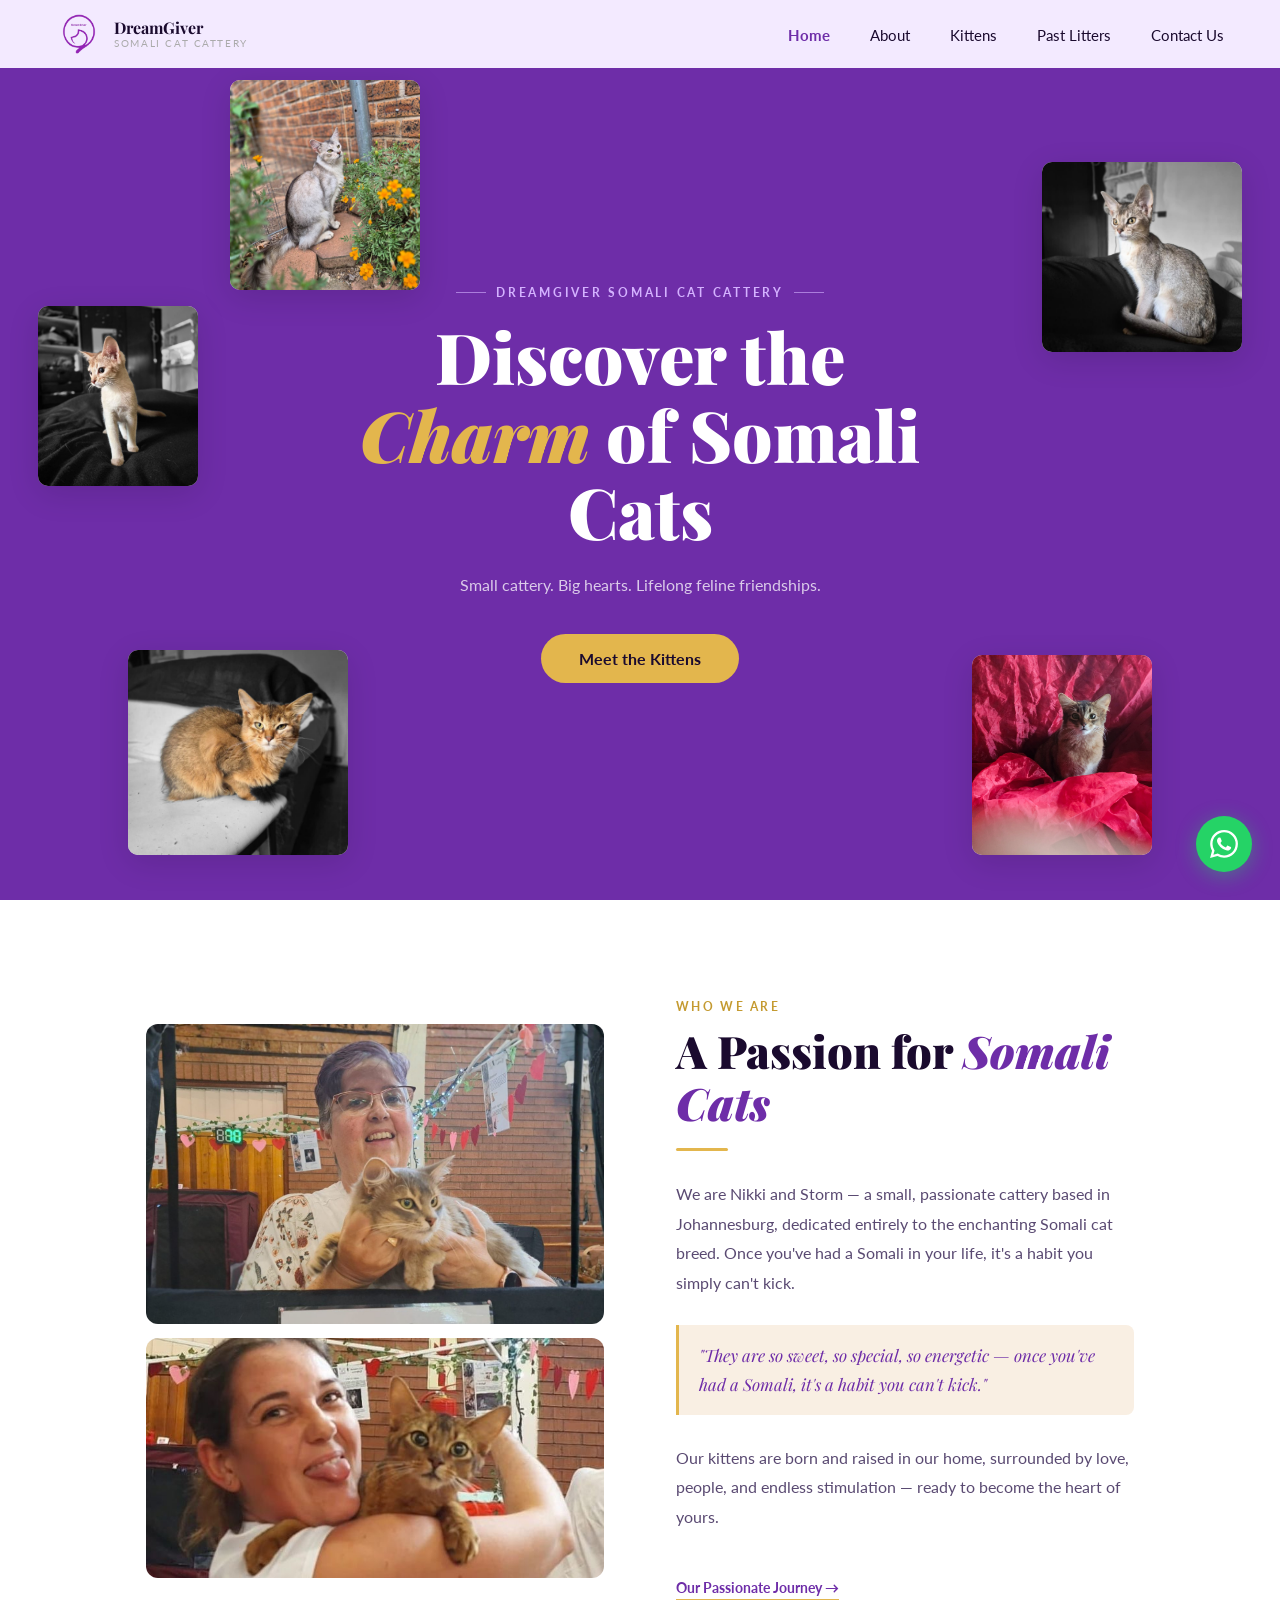
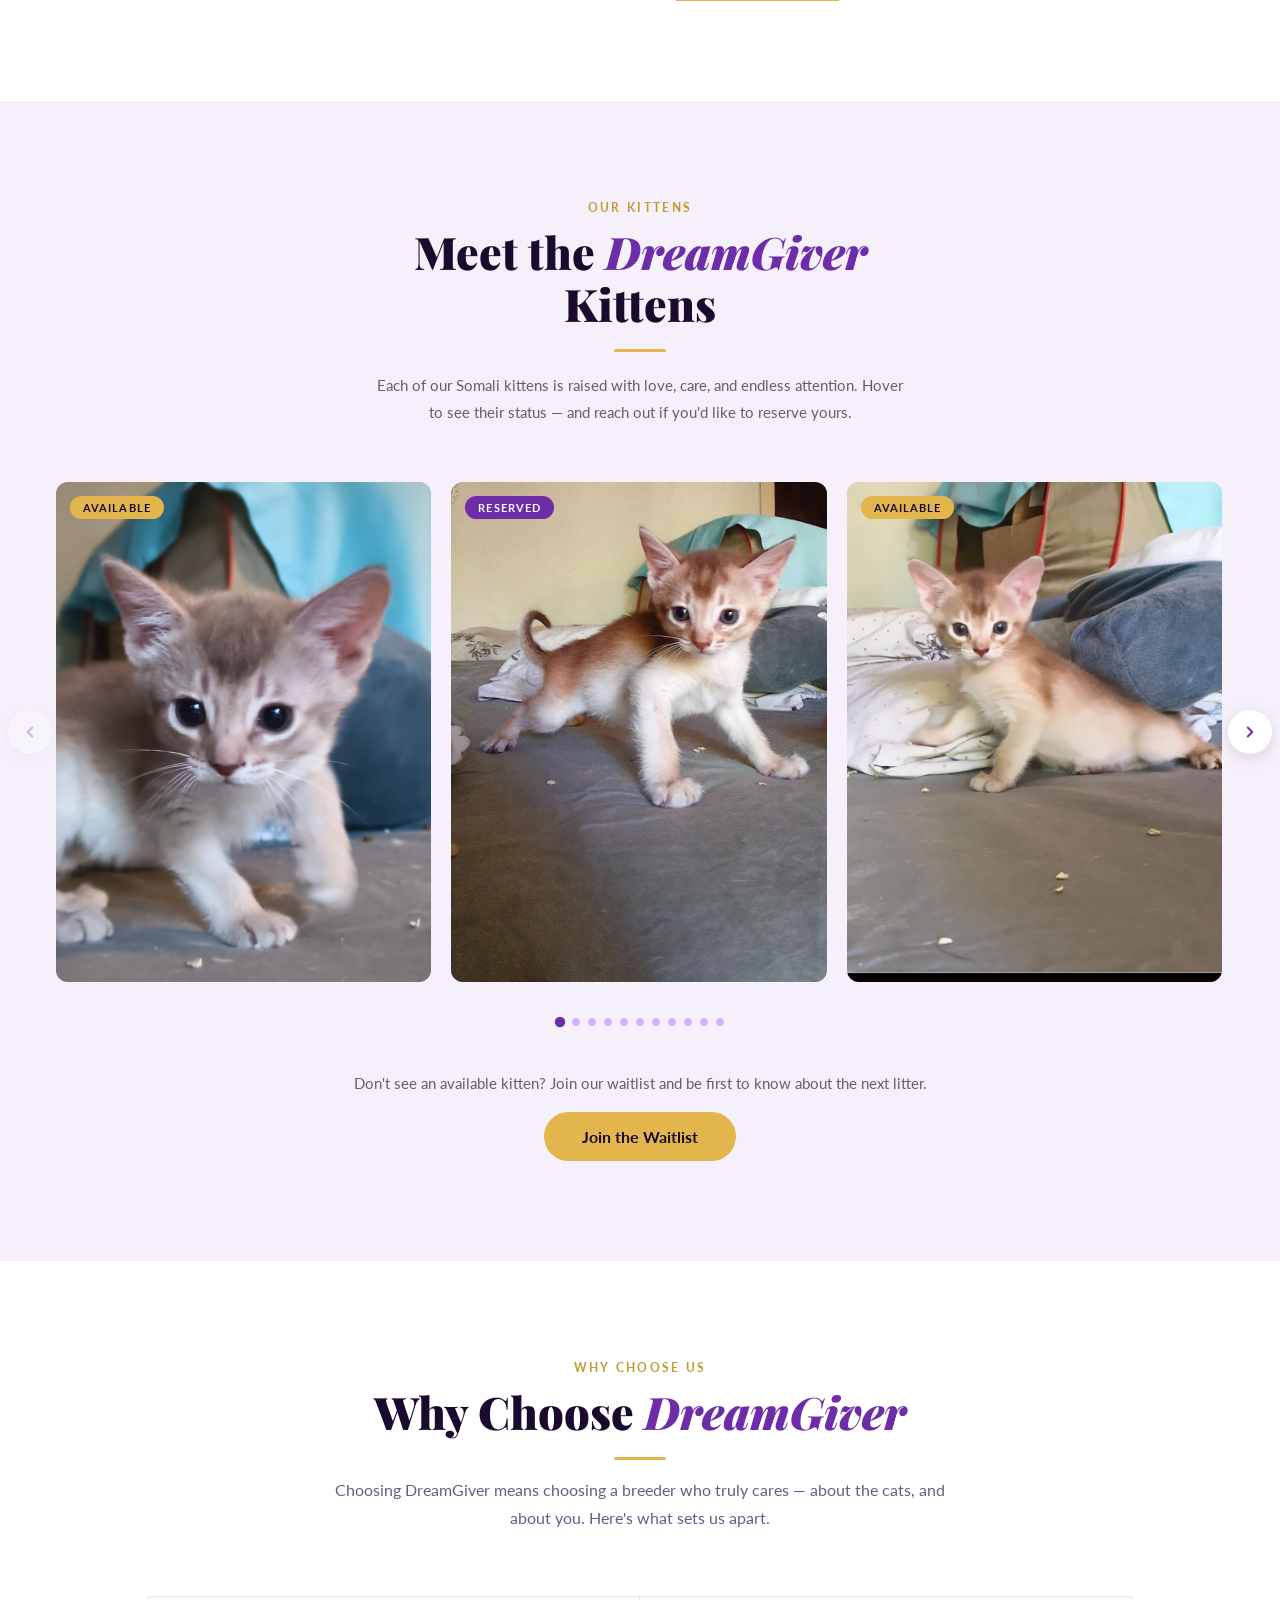
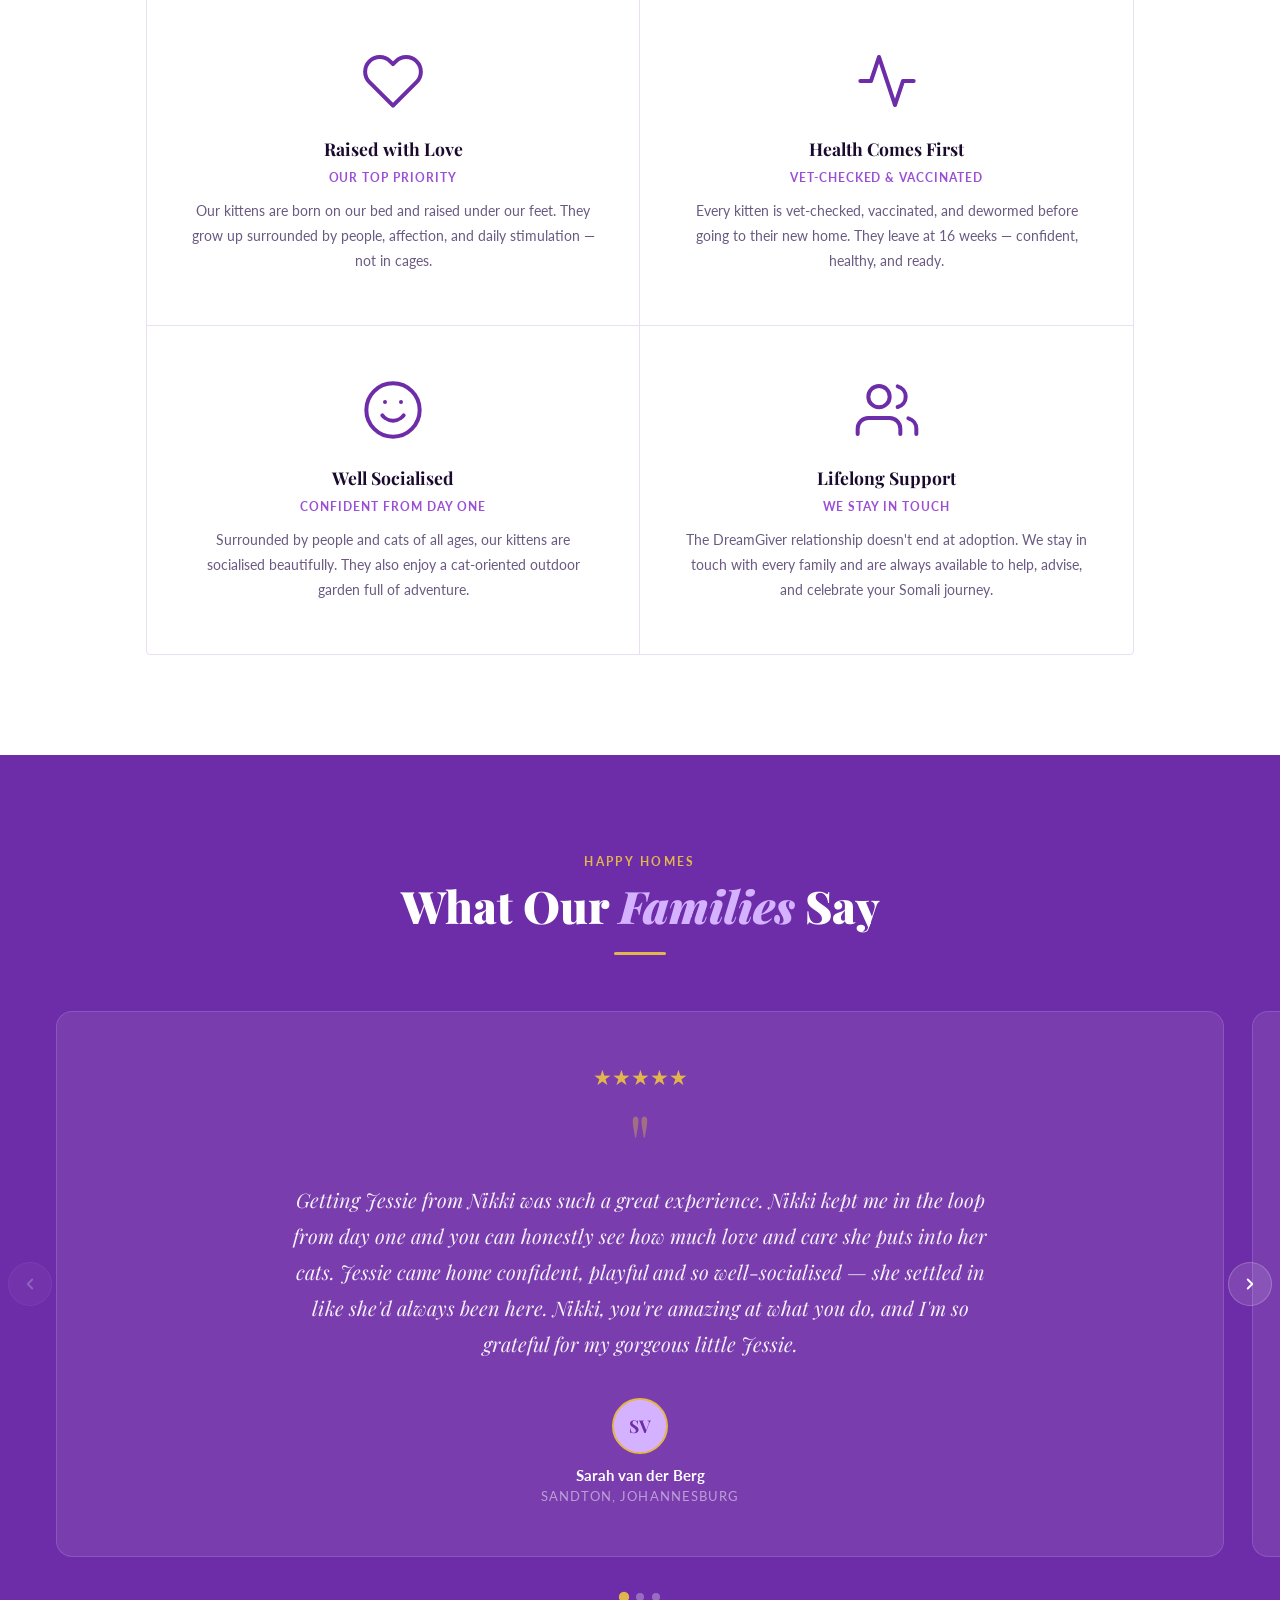
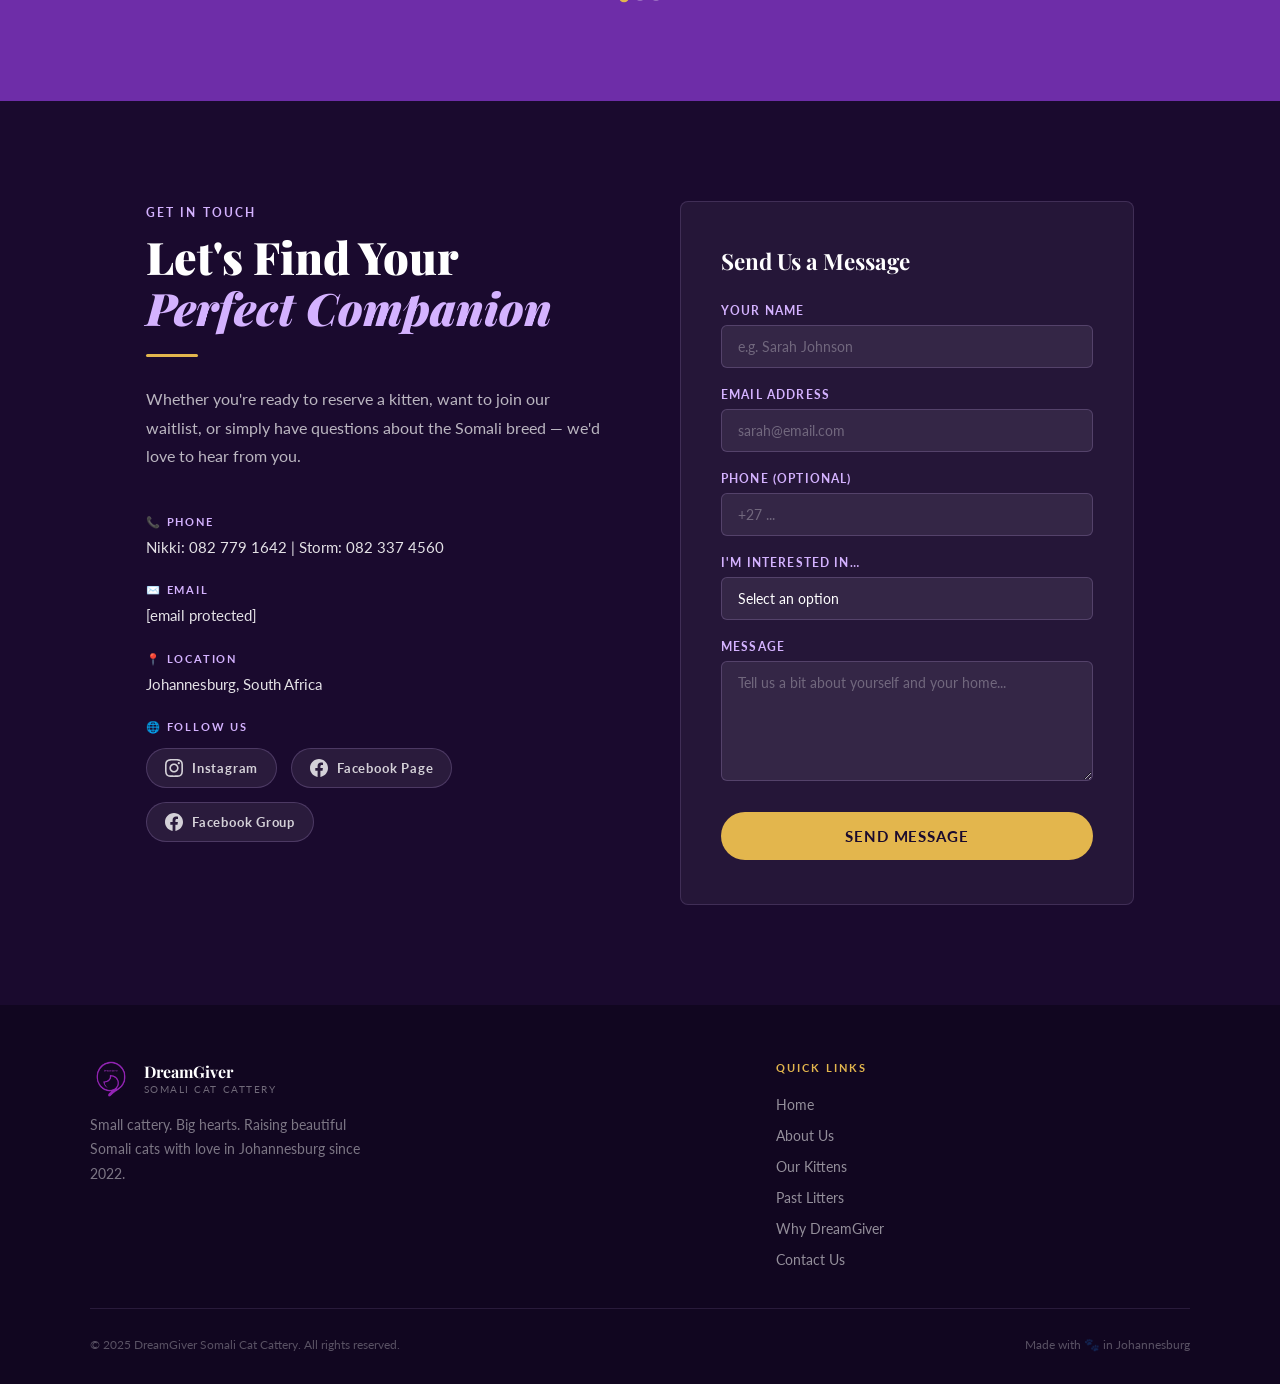
==== index.html @ ae3ac369 "U Kittens Week 6" ====
<!DOCTYPE html>
<html lang="en">
<head>
  <meta charset="UTF-8" />
  <meta name="viewport" content="width=device-width, initial-scale=1.0" />

  <!-- ─── PRIMARY SEO ─── -->
  <title>DreamGiver Somali Cat Cattery | Johannesburg, South Africa</title>
  <meta name="description" content="DreamGiver is a small, passionate Somali cat cattery based in Johannesburg. We raise beautiful, well-socialised kittens with love, care, and a lifetime of breeder support." />
  <meta name="keywords" content="Somali cats, Somali kittens, cat breeder Johannesburg, Somali cat breeder South Africa, DreamGiver cattery, kittens for sale Johannesburg" />
  <meta name="author" content="DreamGiver Somali Cat Cattery" />
  <meta name="robots" content="index, follow" />
  <link rel="canonical" href="https://www.dreamgivercattery.com/" />

  <!-- ─── OPEN GRAPH (Facebook, WhatsApp previews) ─── -->
  <meta property="og:type" content="website" />
  <meta property="og:url" content="https://www.dreamgivercattery.com/" />
  <meta property="og:title" content="DreamGiver Somali Cat Cattery | Johannesburg" />
  <meta property="og:description" content="Small cattery. Big hearts. We raise beautiful, well-socialised Somali kittens with love in Johannesburg. Enquire about available kittens today." />
  <meta property="og:image" content="https://www.dreamgivercattery.com/DreamGiver_logo.png" />
  <meta property="og:locale" content="en_ZA" />
  <meta property="og:site_name" content="DreamGiver Somali Cat Cattery" />

  <!-- ─── TWITTER CARD ─── -->
  <meta name="twitter:card" content="summary_large_image" />
  <meta name="twitter:title" content="DreamGiver Somali Cat Cattery | Johannesburg" />
  <meta name="twitter:description" content="Small cattery. Big hearts. Beautiful, well-socialised Somali kittens raised with love in Johannesburg." />
  <meta name="twitter:image" content="https://www.dreamgivercattery.com/DreamGiver_logo.png" />

  <!-- ─── LOCAL BUSINESS STRUCTURED DATA ─── -->
  <script type="application/ld+json">
  {
    "@context": "https://schema.org",
    "@type": "LocalBusiness",
    "name": "DreamGiver Somali Cat Cattery",
    "description": "A small, passionate Somali cat cattery based in Johannesburg, raising beautiful well-socialised kittens with love and lifetime breeder support.",
    "url": "https://www.dreamgivercattery.com",
    "logo": "https://www.dreamgivercattery.com/DreamGiver_logo.png",
    "image": "https://www.dreamgivercattery.com/DreamGiver_logo.png",
    "telephone": ["+27827791642", "+27823374560"],
    "email": "dreamgivercattery@gmail.com",
    "address": {
      "@type": "PostalAddress",
      "addressLocality": "Johannesburg",
      "addressRegion": "Gauteng",
      "addressCountry": "ZA"
    },
    "geo": {
      "@type": "GeoCoordinates",
      "latitude": -26.2041,
      "longitude": 28.0473
    },
    "sameAs": [
      "https://www.instagram.com/dreamgivercattery/",
      "https://web.facebook.com/profile.php?id=61587740160853",
      "https://web.facebook.com/groups/3037441746483901"
    ],
    "priceRange": "$$",
    "openingHours": "Mo-Su 08:00-20:00"
  }
  </script>

  <link rel="preconnect" href="https://fonts.googleapis.com" />
  <link rel="preconnect" href="https://fonts.gstatic.com" crossorigin />
  <link href="https://fonts.googleapis.com/css2?family=Playfair+Display:ital,wght@0,400;0,700;0,900;1,400&family=Lato:wght@300;400;700&display=swap" rel="stylesheet" />
  <style>
    :root {
      --purple:       #6E2DA8;
      --purple-light: #9B4FD4;
      --lavender:     #D4B2FF;
      --sand:         #F9EFE3;
      --gold:         #E3B64D;
      --gold-dark:    #C49A30;
      --white:        #FFFFFF;
      --dark:         #1a0a2e;
      --text:         #3a2a52;
      --bg-light:     #f5f0fa;
    }
    *, *::before, *::after { box-sizing: border-box; margin: 0; padding: 0; }
    html { scroll-behavior: smooth; }
    body { font-family: 'Lato', sans-serif; color: var(--text); background: var(--white); overflow-x: hidden; }
    img { max-width: 100%; display: block; }
    a { text-decoration: none; color: inherit; }

    /* ─── NAV ─── */
    nav {
      position: fixed; top: 0; left: 0; right: 0; z-index: 100;
      display: flex; align-items: center; justify-content: space-between;
      padding: 0 56px; height: 68px;
      background: #f3eaff;
      backdrop-filter: blur(8px);
      transition: box-shadow 0.3s;
    }
    nav.scrolled { box-shadow: 0 2px 24px rgba(110,45,168,0.10); }
    .nav-logo { display: flex; align-items: center; gap: 12px; }
    .nav-logo img { height: 40px; width: auto; }
    .nav-logo-name {
      font-family: 'Playfair Display', serif;
      font-size: 1rem; font-weight: 700; color: var(--dark); line-height: 1.15;
    }
    .nav-logo-name small {
      display: block; font-family: 'Lato', sans-serif;
      font-size: 0.62rem; font-weight: 400; letter-spacing: 0.16em;
      text-transform: uppercase; color: #aaa; margin-top: 1px;
    }
    .nav-links { display: flex; gap: 40px; list-style: none; }
    .nav-links a {
      font-family: 'Lato', sans-serif; font-size: 0.95rem;
      font-weight: 400; color: var(--dark); transition: color 0.2s;
    }
    .nav-links a:hover, .nav-links a.active { color: var(--purple); font-weight: 700; }

    /* ─── HERO ─── */
    #home {
      min-height: 100vh; padding-top: 68px;
      background: var(--purple);
      display: flex; flex-direction: column;
      align-items: center; justify-content: center;
      position: relative; overflow: hidden;
    }
    .hero-photo {
      position: absolute; border-radius: 10px; overflow: hidden;
      box-shadow: 0 8px 32px rgba(0,0,0,0.12); background: #e8e0f0;
    }
    .hero-photo img { width: 100%; height: 100%; object-fit: cover; display: block; }
    .hp-top-center { width: 190px; height: 210px; top: 80px; left: 18%; }
    .hp-left-mid   { width: 160px; height: 180px; top: 34%; left: 3%; }
    .hp-right-mid  { width: 200px; height: 190px; top: 18%; right: 3%; }
    .hp-left-bot   { width: 220px; height: 205px; bottom: 5%; left: 10%; }
    .hp-right-bot  { width: 180px; height: 200px; bottom: 5%; right: 10%; }
    .hero-center {
      text-align: center; z-index: 2; padding: 60px 24px; max-width: 680px;
    }
    .hero-eyebrow {
      font-family: 'Lato', sans-serif; font-size: 0.78rem; font-weight: 700;
      letter-spacing: 0.22em; text-transform: uppercase; color: var(--lavender);
      margin-bottom: 18px;
      display: flex; align-items: center; justify-content: center; gap: 10px;
    }
    .hero-eyebrow::before, .hero-eyebrow::after {
      content: ''; width: 30px; height: 1px; background: var(--lavender); opacity: 0.6;
    }
    .hero-center h1 {
      font-family: 'Playfair Display', serif;
      font-size: clamp(2.8rem, 5.5vw, 4.8rem);
      font-weight: 900; line-height: 1.1; color: var(--white); margin-bottom: 20px;
    }
    .hero-center h1 em { font-style: italic; color: var(--gold); }
    .hero-center p { font-size: 1rem; line-height: 1.7; color: rgba(255,255,255,0.75); margin-bottom: 36px; }
    .hero-buttons { display: flex; gap: 16px; justify-content: center; flex-wrap: wrap; }
    .btn-gold {
      background: var(--gold); color: var(--dark);
      font-family: 'Lato', sans-serif; font-weight: 700; font-size: 1rem;
      padding: 15px 38px; border-radius: 50px; border: none; cursor: pointer;
      display: inline-block;
      transition: background 0.2s, transform 0.15s, box-shadow 0.2s;
    }
    .btn-gold:hover { background: var(--gold-dark); transform: translateY(-2px); box-shadow: 0 8px 28px rgba(227,182,77,0.4); }

    /* ─── SHARED ─── */
    .section-inner { max-width: 1100px; margin: 0 auto; padding: 100px 56px; }
    .section-label {
      font-size: 0.72rem; font-weight: 700; letter-spacing: 0.2em;
      text-transform: uppercase; color: var(--gold-dark);
      display: block; margin-bottom: 12px;
    }
    .section-heading {
      font-family: 'Playfair Display', serif;
      font-size: clamp(1.8rem, 3.5vw, 3rem);
      font-weight: 900; line-height: 1.15; color: var(--dark); margin-bottom: 20px;
    }
    .section-heading em { font-style: italic; color: var(--purple); }
    .divider { width: 52px; height: 3px; background: var(--gold); border-radius: 2px; margin-bottom: 28px; }

    /* ─── ABOUT ─── */
    #about { background: var(--white); scroll-margin-top: 68px; }
    .about-grid {
      display: grid; grid-template-columns: 1fr 1fr; gap: 72px; align-items: center;
    }
    .about-photo-stack { display: flex; flex-direction: column; gap: 14px; }
.about-photo-stack .ap { border-radius: 12px; overflow: hidden; background: var(--lavender); }
.about-photo-stack .ap img { width: 100%; height: 100%; object-fit: cover; display: block; }
.about-photo-stack .ap.top { height: 300px; }
.about-photo-stack .ap.bottom { height: 240px; }

    .about-photo img { width: 100%; height: 100%; object-fit: cover; display: block; }
    .about-content p { font-size: 1rem; line-height: 1.85; color: #5a4a72; margin-bottom: 20px; }
    .about-quote {
      border-left: 3px solid var(--gold); padding: 16px 20px;
      margin: 28px 0; background: var(--sand); border-radius: 0 8px 8px 0;
    }
    .about-quote p {
      font-family: 'Playfair Display', serif; font-size: 1.05rem;
      font-style: italic; color: var(--purple); line-height: 1.7; margin: 0 !important;
    }
    .btn-about {
      display: inline-block; margin-top: 28px;
      font-family: 'Lato', sans-serif; font-weight: 700; font-size: 0.9rem;
      color: var(--purple); border-bottom: 2px solid var(--gold); padding-bottom: 3px;
      transition: color 0.2s, border-color 0.2s;
    }
    .btn-about:hover { color: var(--gold-dark); border-color: var(--gold-dark); }

    /* ─── KITTENS ─── */
    #kittens { background: var(--bg-light); padding: 100px 0; scroll-margin-top: 68px; }
    .kittens-header {
      text-align: center; max-width: 580px; margin: 0 auto 56px; padding: 0 24px;
    }
    .kittens-header .divider { margin: 0 auto 20px; }
    .kittens-header p { font-size: 0.95rem; line-height: 1.75; color: #6a5a72; }
    .carousel-outer { position: relative; overflow: hidden; }
    .carousel-track-wrap { overflow: hidden; padding: 0 56px; clip-path: inset(0 56px); }
    .carousel-track {
      display: flex; gap: 20px;
      transition: transform 0.45s cubic-bezier(0.4, 0, 0.2, 1);
    }
    .kitten-card {
      flex: 0 0 calc(33.333% - 14px);
      position: relative; border-radius: 12px; overflow: hidden; background: var(--lavender);
    }
    .kitten-card-image { width: 100%; aspect-ratio: 3/4; overflow: hidden; position: relative; }
    .kitten-card-image img {
      width: 100%; height: 100%; object-fit: cover;
      transition: transform 0.45s ease; display: block;
    }
    .kitten-card:hover .kitten-card-image img { transform: scale(1.05); }
    .kitten-placeholder {
      width: 100%; aspect-ratio: 3/4; background: var(--lavender);
      display: flex; flex-direction: column; align-items: center; justify-content: center;
      gap: 10px; color: var(--purple); font-size: 0.72rem; font-weight: 700;
      letter-spacing: 0.1em; text-transform: uppercase;
    }
    .kitten-placeholder span { font-size: 2.5rem; opacity: 0.5; }
    .kitten-status {
      position: absolute; top: 14px; left: 14px;
      font-size: 0.68rem; font-weight: 700; letter-spacing: 0.1em;
      text-transform: uppercase; padding: 5px 13px; border-radius: 20px; z-index: 2;
    }
    .status-available { background: var(--gold); color: var(--dark); }
    .status-reserved  { background: var(--purple); color: white; }
    .status-rehomed   { background: #2a2a2a; color: white; }
    .kitten-overlay {
      position: absolute; inset: 0;
      background: linear-gradient(to top, rgba(26,10,46,0.85) 0%, transparent 55%);
      opacity: 0; transition: opacity 0.35s ease;
      display: flex; align-items: flex-end; padding: 24px 20px; z-index: 1;
    }
    .kitten-card:hover .kitten-overlay { opacity: 1; }
    .kitten-overlay-content h3 {
      font-family: 'Playfair Display', serif; font-size: 1.2rem;
      font-weight: 700; color: white; margin-bottom: 4px;
    }
    .overlay-status { font-size: 0.75rem; font-weight: 700; letter-spacing: 0.1em; text-transform: uppercase; }
    .overlay-status.available { color: var(--gold); }
    .overlay-status.reserved  { color: var(--lavender); }
    .overlay-status.rehomed   { color: #aaa; }
    .carousel-btn {
      position: absolute; top: 50%; transform: translateY(-50%);
      width: 44px; height: 44px; border-radius: 50%; background: white;
      border: none; cursor: pointer; display: flex; align-items: center; justify-content: center;
      box-shadow: 0 4px 16px rgba(0,0,0,0.12); z-index: 10;
      transition: background 0.2s, transform 0.2s; color: var(--purple);
    }
    .carousel-btn:hover { background: var(--purple); color: white; transform: translateY(-50%) scale(1.08); }
    .carousel-btn svg { width: 18px; height: 18px; stroke: currentColor; fill: none; stroke-width: 2.5; stroke-linecap: round; stroke-linejoin: round; }
    .btn-prev { left: 8px; }
    .btn-next { right: 8px; }
    .carousel-btn:disabled { opacity: 0.3; pointer-events: none; }
    .carousel-dots { display: flex; gap: 8px; justify-content: center; margin-top: 36px; }
    .dot {
      width: 8px; height: 8px; border-radius: 50%; background: var(--lavender);
      border: none; cursor: pointer; transition: background 0.2s, transform 0.2s; padding: 0;
    }
    .dot.active { background: var(--purple); transform: scale(1.3); }
    .kittens-cta { text-align: center; margin-top: 48px; padding: 0 24px; }
    .kittens-cta p { font-size: 0.95rem; color: #6a5a72; margin-bottom: 20px; }

    /* ─── WHY CHOOSE US ─── */
    #why { background: var(--white); scroll-margin-top: 68px; }
    .why-header { text-align: center; max-width: 640px; margin: 0 auto 64px; }
    .why-header .divider { margin: 0 auto; }
    .why-header p { font-size: 1rem; line-height: 1.75; color: #6a5a82; margin-top: 16px; }
    .why-grid {
      display: grid; grid-template-columns: 1fr 1fr;
      border: 1px solid rgba(110,45,168,0.15); border-radius: 4px; overflow: hidden;
    }
    .why-card {
      padding: 52px 44px;
      border-right: 1px solid rgba(110,45,168,0.15);
      border-bottom: 1px solid rgba(110,45,168,0.15);
      text-align: center; transition: background 0.25s;
    }
    .why-card:nth-child(2n) { border-right: none; }
    .why-card:nth-child(3), .why-card:nth-child(4) { border-bottom: none; }
    .why-card:hover { background: var(--bg-light); }
    .why-icon { width: 64px; height: 64px; margin: 0 auto 24px; color: var(--purple); }
    .why-icon svg { width: 100%; height: 100%; }
    .why-card h3 {
      font-family: 'Playfair Display', serif; font-size: 1.1rem;
      font-weight: 700; color: var(--dark); margin-bottom: 10px;
    }
    .why-card .why-sub {
      font-size: 0.78rem; font-weight: 700; letter-spacing: 0.08em;
      text-transform: uppercase; color: var(--purple-light); margin-bottom: 14px;
    }
    .why-card p { font-size: 0.88rem; line-height: 1.75; color: #6a5a82; }

    /* ─── TESTIMONIALS ─── */
    #testimonials { background: var(--purple); padding: 100px 0; scroll-margin-top: 68px; }
    .testimonials-header {
      text-align: center; max-width: 580px; margin: 0 auto 56px; padding: 0 24px;
    }
    .testimonials-header .section-label { color: var(--gold); }
    .testimonials-header .section-heading { color: var(--white); }
    .testimonials-header .section-heading em { color: var(--lavender); }
    .testimonials-header .divider { margin: 0 auto; background: var(--gold); }

    /* Carousel */
    .t-carousel-outer { position: relative; overflow: hidden; }
    .t-carousel-wrap { overflow: hidden; padding: 0 56px; }
    .t-carousel-track {
      display: flex; gap: 28px;
      transition: transform 0.45s cubic-bezier(0.4, 0, 0.2, 1);
    }
    .t-card {
      flex: 0 0 calc(100% - 0px);
      background: rgba(255,255,255,0.08);
      border: 1px solid rgba(212,178,255,0.2);
      border-radius: 16px; padding: 52px 64px;
      display: flex; flex-direction: column; align-items: center; text-align: center;
    }
    .t-stars {
      display: flex; gap: 4px; margin-bottom: 28px;
      color: var(--gold); font-size: 1.3rem;
    }
    .t-quote-mark {
      font-family: 'Playfair Display', serif;
      font-size: 5rem; line-height: 0.6;
      color: var(--gold); opacity: 0.4;
      margin-bottom: 16px; display: block;
    }
    .t-text {
      font-family: 'Playfair Display', serif;
      font-size: clamp(1rem, 2vw, 1.25rem);
      font-style: italic; line-height: 1.8;
      color: rgba(255,255,255,0.92);
      max-width: 720px; margin-bottom: 36px;
    }
    .t-author-photo {
      width: 56px; height: 56px; border-radius: 50%;
      overflow: hidden; background: var(--lavender);
      margin-bottom: 12px; border: 2px solid var(--gold);
    }
    .t-author-photo img { width: 100%; height: 100%; object-fit: cover; }
    .t-author-initials {
      width: 100%; height: 100%;
      display: flex; align-items: center; justify-content: center;
      font-family: 'Playfair Display', serif; font-size: 1.1rem;
      font-weight: 700; color: var(--purple);
    }
    .t-author-name {
      font-family: 'Lato', sans-serif; font-weight: 700;
      font-size: 0.95rem; color: var(--white); margin-bottom: 4px;
    }
    .t-author-location {
      font-size: 0.8rem; color: rgba(255,255,255,0.5);
      letter-spacing: 0.08em; text-transform: uppercase;
    }
    /* Nav buttons — reuse carousel-btn styles */
    .t-btn {
      position: absolute; top: 50%; transform: translateY(-50%);
      width: 44px; height: 44px; border-radius: 50%;
      background: rgba(255,255,255,0.12); border: 1px solid rgba(255,255,255,0.2);
      cursor: pointer; display: flex; align-items: center; justify-content: center;
      z-index: 10; transition: background 0.2s, transform 0.2s; color: white;
    }
    .t-btn:hover { background: var(--gold); color: var(--dark); transform: translateY(-50%) scale(1.08); }
    .t-btn svg { width: 18px; height: 18px; stroke: currentColor; fill: none; stroke-width: 2.5; stroke-linecap: round; stroke-linejoin: round; }
    .t-btn:disabled { opacity: 0.25; pointer-events: none; }
    .t-btn-prev { left: 8px; }
    .t-btn-next { right: 8px; }
    .t-dots { display: flex; gap: 8px; justify-content: center; margin-top: 36px; }
    .t-dot {
      width: 8px; height: 8px; border-radius: 50%;
      background: rgba(255,255,255,0.3); border: none; cursor: pointer;
      transition: background 0.2s, transform 0.2s; padding: 0;
    }
    .t-dot.active { background: var(--gold); transform: scale(1.3); }

    /* ─── CONTACT ─── */
    #contact { background: var(--dark); scroll-margin-top: 68px; }
    .section-tag {
      display: inline-block; font-size: 0.72rem; font-weight: 700;
      letter-spacing: 0.18em; text-transform: uppercase; color: var(--lavender); margin-bottom: 12px;
    }
    .contact-grid { display: grid; grid-template-columns: 1fr 1fr; gap: 80px; align-items: start; }
    .contact-info p { font-size: 1rem; line-height: 1.8; color: rgba(255,255,255,0.7); margin-bottom: 44px; }
    .contact-details { display: flex; flex-direction: column; gap: 24px; }
    .contact-row { display: flex; flex-direction: column; gap: 6px; }
    .contact-row-label { font-size: 0.7rem; font-weight: 700; letter-spacing: 0.16em; text-transform: uppercase; color: var(--lavender); }
    .contact-row-value { color: rgba(255,255,255,0.88); font-size: 0.95rem; line-height: 1.6; }
    .contact-row-value a { color: rgba(255,255,255,0.88); transition: color 0.2s; }
    .contact-row-value a:hover { color: var(--gold); }
    .social-row { display: flex; gap: 14px; margin-top: 8px; flex-wrap: wrap; }
    .social-btn {
      display: flex; align-items: center; gap: 9px;
      background: rgba(255,255,255,0.07); border: 1px solid rgba(212,178,255,0.2);
      border-radius: 50px; padding: 10px 18px; color: rgba(255,255,255,0.8);
      font-size: 0.82rem; font-weight: 700; letter-spacing: 0.06em;
      transition: background 0.2s, border-color 0.2s, color 0.2s; cursor: pointer;
    }
    .social-btn:hover { background: var(--purple); border-color: var(--purple); color: white; }
    .social-btn svg { width: 18px; height: 18px; fill: currentColor; flex-shrink: 0; }
    .contact-form {
      background: rgba(255,255,255,0.05); border: 1px solid rgba(212,178,255,0.15);
      border-radius: 8px; padding: 44px 40px;
    }
    .contact-form h3 { font-family: 'Playfair Display', serif; font-size: 1.4rem; color: var(--white); margin-bottom: 28px; }
    .form-group { margin-bottom: 20px; }
    .form-group label {
      display: block; font-size: 0.72rem; font-weight: 700;
      letter-spacing: 0.1em; text-transform: uppercase; color: var(--lavender); margin-bottom: 8px;
    }
    .form-group input, .form-group textarea, .form-group select {
      width: 100%; background: rgba(255,255,255,0.07);
      border: 1px solid rgba(212,178,255,0.2); border-radius: 6px; padding: 12px 16px;
      font-family: 'Lato', sans-serif; font-size: 0.9rem; color: var(--white); outline: none;
      transition: border-color 0.2s;
    }
    .form-group input::placeholder, .form-group textarea::placeholder { color: rgba(255,255,255,0.3); }
    .form-group input:focus, .form-group textarea:focus, .form-group select:focus { border-color: var(--lavender); }
    .form-group textarea { height: 120px; resize: vertical; }
    .form-group select { appearance: none; cursor: pointer; }
    .form-group select option { background: var(--dark); color: var(--white); }
    .form-submit {
      width: 100%; background: var(--gold); color: var(--dark);
      font-family: 'Lato', sans-serif; font-weight: 700; font-size: 0.95rem;
      letter-spacing: 0.06em; text-transform: uppercase;
      padding: 15px; border: none; border-radius: 50px; cursor: pointer; margin-top: 8px;
      transition: background 0.2s, transform 0.15s;
    }
    .form-submit:hover { background: var(--gold-dark); transform: translateY(-1px); }

    /* ─── FOOTER ─── */
    footer {
      background: #110620;
      padding: 56px 56px 32px;
    }
    .footer-inner {
      max-width: 1100px; margin: 0 auto;
      display: grid; grid-template-columns: 1.5fr 1fr; gap: 64px;
      padding-bottom: 40px;
      border-bottom: 1px solid rgba(212,178,255,0.12);
    }
    .footer-brand { display: flex; flex-direction: column; gap: 16px; }
    .footer-logo { display: flex; align-items: center; gap: 12px; }
    .footer-logo img { height: 36px; width: auto; }
    .footer-logo-name {
      font-family: 'Playfair Display', serif; font-size: 1rem;
      font-weight: 700; color: white; line-height: 1.2;
    }
    .footer-logo-name small {
      display: block; font-family: 'Lato', sans-serif; font-size: 0.6rem;
      font-weight: 400; letter-spacing: 0.16em; text-transform: uppercase;
      color: rgba(255,255,255,0.4); margin-top: 2px;
    }
    .footer-tagline {
      font-size: 0.9rem; line-height: 1.7;
      color: rgba(255,255,255,0.45); max-width: 280px;
    }
    .footer-nav h4 {
      font-family: 'Lato', sans-serif; font-size: 0.7rem; font-weight: 700;
      letter-spacing: 0.18em; text-transform: uppercase;
      color: var(--gold); margin-bottom: 20px;
    }
    .footer-nav ul { list-style: none; display: flex; flex-direction: column; gap: 12px; }
    .footer-nav ul li a {
      font-size: 0.9rem; color: rgba(255,255,255,0.55);
      transition: color 0.2s;
    }
    .footer-nav ul li a:hover { color: var(--lavender); }
    .footer-bottom {
      max-width: 1100px; margin: 0 auto;
      padding-top: 28px;
      display: flex; align-items: center; justify-content: space-between;
    }
    .footer-copy {
      font-size: 0.78rem; color: rgba(255,255,255,0.3);
    }
    .footer-copy a { color: rgba(255,255,255,0.4); transition: color 0.2s; }
    .footer-copy a:hover { color: var(--lavender); }

    /* ─── MOBILE ─── */
    @media (max-width: 900px) {
      nav { padding: 0 24px; }
      .nav-links { display: none; }
      .hero-photo { display: none; }
      .hero-center { padding: 32px 24px 12px; }
      .hero-center h1 { font-size: 2.4rem; }
      .about-photo-stack .ap.top { height: 220px; }
.about-photo-stack .ap.bottom { height: 180px; }
      .mobile-photo-row {
        display: flex; gap: 12px; padding: 20px 16px 0; justify-content: center;
      }
      .mobile-photo-row .m-photo {
        flex: 1; max-width: 48%; height: 180px;
        border-radius: 10px; overflow: hidden; box-shadow: 0 4px 16px rgba(0,0,0,0.2);
      }
      .mobile-photo-row .m-photo img { width: 100%; height: 100%; object-fit: cover; }
      .section-inner { padding: 72px 24px; }
      /* About */
      .about-grid { grid-template-columns: 1fr; gap: 40px; }
      .about-photo { height: 320px; }
      /* Kittens */
      #kittens { padding: 72px 0; }
      .carousel-track-wrap { padding: 0 48px; clip-path: inset(0 48px); }
      .kitten-card { flex: 0 0 calc(50% - 10px); }
      /* Why */
      .why-grid { grid-template-columns: 1fr 1fr; }
      .why-card { padding: 36px 24px; }
      /* Testimonials */
      #testimonials { padding: 72px 0; }
      .t-carousel-wrap { padding: 0 48px; }
      .t-card { padding: 40px 32px; }
      /* Contact */
      .contact-grid { grid-template-columns: 1fr; gap: 48px; }
      /* Footer */
      footer { padding: 48px 24px 28px; }
      .footer-inner { grid-template-columns: 1fr; gap: 40px; }
      .footer-bottom { flex-direction: column; gap: 12px; text-align: center; }
    }
    @media (min-width: 901px) {
      .mobile-photo-row { display: none; }
    }
    @media (max-width: 560px) {
      .hero-buttons { flex-direction: column; align-items: center; }
      .mobile-photo-row .m-photo { height: 140px; }
      .why-grid { grid-template-columns: 1fr; border: none; }
      .why-card { border-right: none !important; }
      .why-card:nth-child(1), .why-card:nth-child(2), .why-card:nth-child(3) {
        border-bottom: 1px solid rgba(110,45,168,0.15);
      }
      .carousel-track-wrap { padding: 0 40px; clip-path: inset(0 40px); }
      .kitten-card { flex: 0 0 100%; }
      .t-carousel-wrap { padding: 0 32px; }
      .t-card { padding: 36px 24px; }
    }
  </style>
</head>
<body>

<!-- ─── NAV ─── -->
<nav id="main-nav">
  <div class="nav-logo">
    <img src="DreamGiver_logo.png" alt="DreamGiver Cattery" />
    <div class="nav-logo-name">
      DreamGiver
      <small>Somali Cat Cattery</small>
    </div>
  </div>
  <ul class="nav-links">
    <li><a href="#home" class="active">Home</a></li>
    <li><a href="About.html">About</a></li>
    <li><a href="kittens.html">Kittens</a></li>
    <li><a href="past-litters.html">Past Litters</a></li>
    <li><a href="#contact">Contact Us</a></li>
  </ul>
</nav>

<!-- ─── HERO ─── -->
<section id="home">
  <div class="hero-photo hp-top-center"><img src="cat_1.jpeg" alt="Somali kitten available from DreamGiver cattery Johannesburg" /></div>
  <div class="hero-photo hp-left-mid"><img src="cat_2.jpeg" alt="Beautiful Somali cat at DreamGiver cattery" /></div>
  <div class="hero-photo hp-right-mid"><img src="cat_3.jpeg" alt="Somali cats raised with love at DreamGiver Johannesburg" /></div>
  <div class="hero-photo hp-left-bot"><img src="cat_4.jpeg" alt="Well-socialised Somali cat from DreamGiver cattery" /></div>
  <div class="hero-photo hp-right-bot"><img src="cat_5.jpg" alt="Somali cat breed South Africa DreamGiver" /></div>
  <div class="mobile-photo-row">
    <div class="m-photo"><img src="cat_1.jpeg" alt="Somali kitten" /></div>
    <div class="m-photo"><img src="cat_3.jpeg" alt="Somali cats" /></div>
  </div>
  <div class="hero-center">
    <div class="hero-eyebrow">DreamGiver Somali Cat Cattery</div>
    <h1>Discover the <em>Charm</em> of Somali Cats</h1>
    <p>Small cattery. Big hearts. Lifelong feline friendships.</p>
    <div class="hero-buttons">
      <a href="kittens.html" class="btn-gold">Meet the Kittens</a>
    </div>
  </div>
  <div class="mobile-photo-row" style="padding: 0 16px 32px;">
    <div class="m-photo"><img src="cat_2.jpeg" alt="Somali cat" /></div>
    <div class="m-photo"><img src="cat_4.jpeg" alt="Somali cat" /></div>
  </div>
</section>

<!-- ─── ABOUT ─── -->
<section id="about">
  <div class="section-inner">
    <div class="about-grid">
      <div class="about-photo-stack">
  <div class="ap top">
    <img src="about_1.jpg" alt="Nikki at a Somali cat show Johannesburg" />
  </div>
  <div class="ap bottom">
    <img src="about_2.jpg" alt="Storm at the Petting Corner cat show" />
  </div>
</div>
      <div class="about-content">
        <span class="section-label">Who We Are</span>
        <h2 class="section-heading">A Passion for <em>Somali Cats</em></h2>
        <div class="divider"></div>
        <p>We are Nikki and Storm — a small, passionate cattery based in Johannesburg, dedicated entirely to the enchanting Somali cat breed. Once you've had a Somali in your life, it's a habit you simply can't kick.</p>
        <div class="about-quote">
          <p>"They are so sweet, so special, so energetic — once you've had a Somali, it's a habit you can't kick."</p>
        </div>
        <p>Our kittens are born and raised in our home, surrounded by love, people, and endless stimulation — ready to become the heart of yours.</p>
        <a href="About.html" class="btn-about">Our Passionate Journey →</a>
      </div>
    </div>
  </div>
</section>

<!-- ─── KITTENS ─── -->
<section id="kittens">
  <div class="kittens-header">
    <span class="section-label">Our Kittens</span>
    <h2 class="section-heading">Meet the <em>DreamGiver</em> Kittens</h2>
    <div class="divider"></div>
    <p>Each of our Somali kittens is raised with love, care, and endless attention. Hover to see their status — and reach out if you'd like to reserve yours.</p>
  </div>
  <div class="carousel-outer">
    <button class="carousel-btn btn-prev" id="prevBtn" aria-label="Previous">
      <svg viewBox="0 0 24 24"><polyline points="15 18 9 12 15 6"/></svg>
    </button>
    <div class="carousel-track-wrap">
      <div class="carousel-track" id="carouselTrack">

        <!-- DreamGiver Unforgettable Dreams | Arno's 2nd litter -->
        <div class="kitten-card">
          <div class="kitten-card-image">
            <img src="unforgettable-dreams_w6_1.jpg" alt="DreamGiver Unforgettable Dreams, Fawn Silver female Somali kitten available from DreamGiver Cattery Johannesburg" />
            <span class="kitten-status status-available">Available</span>
            <div class="kitten-overlay"><div class="kitten-overlay-content">
              <h3>Unforgettable Dreams</h3><div class="overlay-status available">● Available</div>
            </div></div>
          </div>
        </div>

        <!-- DreamGiver Utopian Dreams | Arno's 2nd litter -->
        <div class="kitten-card">
          <div class="kitten-card-image">
            <img src="utopian-dreams_w6_1.jpg" alt="DreamGiver Utopian Dreams, Sorrel Silver male Somali kitten reserved, DreamGiver Cattery Johannesburg" />
            <span class="kitten-status status-reserved">Reserved</span>
            <div class="kitten-overlay"><div class="kitten-overlay-content">
              <h3>Utopian Dreams</h3><div class="overlay-status reserved">● Reserved</div>
            </div></div>
          </div>
        </div>

        <!-- DreamGiver Unspoken Dreams | Arno's 2nd litter -->
        <div class="kitten-card">
          <div class="kitten-card-image">
            <img src="unspoken-dreams_w6_1.jpg" alt="DreamGiver Unspoken Dreams, Sorrel Silver male Somali kitten available from DreamGiver Cattery Johannesburg" />
            <span class="kitten-status status-available">Available</span>
            <div class="kitten-overlay"><div class="kitten-overlay-content">
              <h3>Unspoken Dreams</h3><div class="overlay-status available">● Available</div>
            </div></div>
          </div>
        </div>

        <!-- DreamGiver Ultimate Dreams | Arno's 2nd litter -->
        <div class="kitten-card">
          <div class="kitten-card-image">
            <img src="ultimate-dreams_w6_1.jpg" alt="DreamGiver Ultimate Dreams, Fawn Silver female Somali kitten available from DreamGiver Cattery Johannesburg" />
            <span class="kitten-status status-available">Available</span>
            <div class="kitten-overlay"><div class="kitten-overlay-content">
              <h3>Ultimate Dreams</h3><div class="overlay-status available">● Available</div>
            </div></div>
          </div>
        </div>

        <!-- DreamGiver Zuko | Avatar Fire Nation Litter (Fifi) -->
        <div class="kitten-card">
          <div class="kitten-card-image">
            <img src="zuko_w2_1.jpg" alt="DreamGiver Zuko, Ruddy male Somali kitten available from DreamGiver Cattery Johannesburg" />
            <span class="kitten-status status-available">Available</span>
            <div class="kitten-overlay"><div class="kitten-overlay-content">
              <h3>Zuko</h3><div class="overlay-status available">● Available</div>
            </div></div>
          </div>
        </div>

        <!-- DreamGiver Azula | Avatar Fire Nation Litter (Fifi) -->
        <div class="kitten-card">
          <div class="kitten-card-image">
            <img src="azula_w2_1.jpg" alt="DreamGiver Azula, Ruddy female Somali kitten available from DreamGiver Cattery Johannesburg" />
            <span class="kitten-status status-available">Available</span>
            <div class="kitten-overlay"><div class="kitten-overlay-content">
              <h3>Azula</h3><div class="overlay-status available">● Available</div>
            </div></div>
          </div>
        </div>

        <!-- DreamGiver Vintage Dreams | V Litter (Flame) -->
        <div class="kitten-card">
          <div class="kitten-card-image">
            <img src="vintage-dreams_w1_1.jpg" alt="DreamGiver Vintage Dreams, Sorrel Silver male Somali kitten available from DreamGiver Cattery Johannesburg" />
            <span class="kitten-status status-available">Available</span>
            <div class="kitten-overlay"><div class="kitten-overlay-content">
              <h3>Vintage Dreams</h3><div class="overlay-status available">● Available</div>
            </div></div>
          </div>
        </div>

        <!-- DreamGiver Vanilla Bean Dream | V Litter (Flame) -->
        <div class="kitten-card">
          <div class="kitten-card-image">
            <img src="vanilla-bean-dream_w1_1.jpg" alt="DreamGiver Vanilla Bean Dream, Fawn male Somali kitten available from DreamGiver Cattery Johannesburg" />
            <span class="kitten-status status-available">Available</span>
            <div class="kitten-overlay"><div class="kitten-overlay-content">
              <h3>Vanilla Bean Dream</h3><div class="overlay-status available">● Available</div>
            </div></div>
          </div>
        </div>

        <!-- DreamGiver Very Dreamy Kitty | V Litter (Flame) -->
        <div class="kitten-card">
          <div class="kitten-card-image">
            <img src="very-dreamy-kitty_w1_1.jpg" alt="DreamGiver Very Dreamy Kitty, Sorrel Silver female Somali kitten available from DreamGiver Cattery Johannesburg" />
            <span class="kitten-status status-available">Available</span>
            <div class="kitten-overlay"><div class="kitten-overlay-content">
              <h3>Very Dreamy Kitty</h3><div class="overlay-status available">● Available</div>
            </div></div>
          </div>
        </div>

        <!-- DreamGiver Wrapped in Dreams | W Litter (Phoenix) -->
        <div class="kitten-card">
          <div class="kitten-card-image">
            <img src="wrapped-in-dreams_w1_1.jpg" alt="DreamGiver Wrapped in Dreams, Ruddy female Somali kitten available from DreamGiver Cattery Johannesburg" />
            <span class="kitten-status status-available">Available</span>
            <div class="kitten-overlay"><div class="kitten-overlay-content">
              <h3>Wrapped in Dreams</h3><div class="overlay-status available">● Available</div>
            </div></div>
          </div>
        </div>

        <!-- DreamGiver Winky-Dreamkins | W Litter (Phoenix) -->
        <div class="kitten-card">
          <div class="kitten-card-image">
            <img src="winky-dreamkins_w1_1.jpg" alt="DreamGiver Winky-Dreamkins, Ruddy male Somali kitten available from DreamGiver Cattery Johannesburg" />
            <span class="kitten-status status-available">Available</span>
            <div class="kitten-overlay"><div class="kitten-overlay-content">
              <h3>Winky-Dreamkins</h3><div class="overlay-status available">● Available</div>
            </div></div>
          </div>
        </div>

        <div class="kitten-card">
          <div class="kitten-card-image">
            <img src="kitten_5.jpg" alt="Somali kitten" />
            <span class="kitten-status status-available">Available</span>
            <div class="kitten-overlay"><div class="kitten-overlay-content">
              <h3>Kitten Name</h3><div class="overlay-status available">● Available</div>
            </div></div>
          </div>
        </div>

        <div class="kitten-card">
          <div class="kitten-placeholder"><span>🐾</span>More coming soon</div>
        </div>

      </div>
    </div>
    <button class="carousel-btn btn-next" id="nextBtn" aria-label="Next">
      <svg viewBox="0 0 24 24"><polyline points="9 18 15 12 9 6"/></svg>
    </button>
  </div>
  <div class="carousel-dots" id="carouselDots"></div>
  <div class="kittens-cta">
    <p>Don't see an available kitten? Join our waitlist and be first to know about the next litter.</p>
    <a href="#contact" class="btn-gold">Join the Waitlist</a>
  </div>
</section>

<!-- ─── WHY CHOOSE US ─── -->
<section id="why">
  <div class="section-inner">
    <div class="why-header">
      <span class="section-label">Why Choose Us</span>
      <h2 class="section-heading">Why Choose <em>DreamGiver</em></h2>
      <div class="divider"></div>
      <p>Choosing DreamGiver means choosing a breeder who truly cares — about the cats, and about you. Here's what sets us apart.</p>
    </div>
    <div class="why-grid">

      <div class="why-card">
        <div class="why-icon">
          <svg viewBox="0 0 24 24" fill="none" stroke="currentColor" stroke-width="1.5" stroke-linecap="round" stroke-linejoin="round">
            <path d="M20.84 4.61a5.5 5.5 0 0 0-7.78 0L12 5.67l-1.06-1.06a5.5 5.5 0 0 0-7.78 7.78l1.06 1.06L12 21.23l7.78-7.78 1.06-1.06a5.5 5.5 0 0 0 0-7.78z"/>
          </svg>
        </div>
        <h3>Raised with Love</h3>
        <div class="why-sub">Our Top Priority</div>
        <p>Our kittens are born on our bed and raised under our feet. They grow up surrounded by people, affection, and daily stimulation — not in cages.</p>
      </div>

      <div class="why-card">
        <div class="why-icon">
          <svg viewBox="0 0 24 24" fill="none" stroke="currentColor" stroke-width="1.5" stroke-linecap="round" stroke-linejoin="round">
            <path d="M22 12h-4l-3 9L9 3l-3 9H2"/>
          </svg>
        </div>
        <h3>Health Comes First</h3>
        <div class="why-sub">Vet-Checked & Vaccinated</div>
        <p>Every kitten is vet-checked, vaccinated, and dewormed before going to their new home. They leave at 16 weeks — confident, healthy, and ready.</p>
      </div>

      <div class="why-card">
        <div class="why-icon">
          <svg viewBox="0 0 24 24" fill="none" stroke="currentColor" stroke-width="1.5" stroke-linecap="round" stroke-linejoin="round">
            <circle cx="12" cy="12" r="10"/>
            <path d="M8 14s1.5 2 4 2 4-2 4-2"/>
            <line x1="9" y1="9" x2="9.01" y2="9"/>
            <line x1="15" y1="9" x2="15.01" y2="9"/>
          </svg>
        </div>
        <h3>Well Socialised</h3>
        <div class="why-sub">Confident from Day One</div>
        <p>Surrounded by people and cats of all ages, our kittens are socialised beautifully. They also enjoy a cat-oriented outdoor garden full of adventure.</p>
      </div>

      <div class="why-card">
        <div class="why-icon">
          <svg viewBox="0 0 24 24" fill="none" stroke="currentColor" stroke-width="1.5" stroke-linecap="round" stroke-linejoin="round">
            <path d="M17 21v-2a4 4 0 0 0-4-4H5a4 4 0 0 0-4 4v2"/>
            <circle cx="9" cy="7" r="4"/>
            <path d="M23 21v-2a4 4 0 0 0-3-3.87"/>
            <path d="M16 3.13a4 4 0 0 1 0 7.75"/>
          </svg>
        </div>
        <h3>Lifelong Support</h3>
        <div class="why-sub">We Stay in Touch</div>
        <p>The DreamGiver relationship doesn't end at adoption. We stay in touch with every family and are always available to help, advise, and celebrate your Somali journey.</p>
      </div>

    </div>
  </div>
</section>

<!-- ─── TESTIMONIALS ─── -->
<section id="testimonials">
  <div class="testimonials-header">
    <span class="section-label">Happy Homes</span>
    <h2 class="section-heading">What Our <em>Families</em> Say</h2>
    <div class="divider"></div>
  </div>
  <div class="t-carousel-outer">
    <button class="t-btn t-btn-prev" id="tPrevBtn" aria-label="Previous">
      <svg viewBox="0 0 24 24"><polyline points="15 18 9 12 15 6"/></svg>
    </button>
    <div class="t-carousel-wrap">
      <div class="t-carousel-track" id="tCarouselTrack">

        <!-- Testimonial 1 — real -->
        <div class="t-card">
          <div class="t-stars">★★★★★</div>
          <span class="t-quote-mark">"</span>
          <p class="t-text">Getting Jessie from Nikki was such a great experience. Nikki kept me in the loop from day one and you can honestly see how much love and care she puts into her cats. Jessie came home confident, playful and so well-socialised — she settled in like she'd always been here. Nikki, you're amazing at what you do, and I'm so grateful for my gorgeous little Jessie.</p>
          <div class="t-author-photo"><div class="t-author-initials">SV</div></div>
          <div class="t-author-name">Sarah van der Berg</div>
          <div class="t-author-location">Sandton, Johannesburg</div>
        </div>

        <!-- Testimonial 2 — placeholder -->
        <div class="t-card">
          <div class="t-stars">★★★★★</div>
          <span class="t-quote-mark">"</span>
          <p class="t-text">We were a little nervous as first-time cat owners, but Nikki made the whole process so easy and reassuring. Our boy came home at 16 weeks already using his litter tray, comfortable with people, and full of personality. We honestly couldn't imagine life without him now.</p>
          <div class="t-author-photo"><div class="t-author-initials">MN</div></div>
          <div class="t-author-name">Mark & Leanne Naidoo</div>
          <div class="t-author-location">Fourways, Johannesburg</div>
        </div>

        <!-- Testimonial 3 — placeholder -->
        <div class="t-card">
          <div class="t-stars">★★★★★</div>
          <span class="t-quote-mark">"</span>
          <p class="t-text">From the first message to bringing our kitten home, Nikki was warm, communicative, and clearly passionate about what she does. You can tell these kittens are raised with real love. Ours is the most affectionate, confident little thing — exactly what Nikki promised.</p>
          <div class="t-author-photo"><div class="t-author-initials">TP</div></div>
          <div class="t-author-name">Tanya Pretorius</div>
          <div class="t-author-location">Centurion, Pretoria</div>
        </div>

      </div>
    </div>
    <button class="t-btn t-btn-next" id="tNextBtn" aria-label="Next">
      <svg viewBox="0 0 24 24"><polyline points="9 18 15 12 9 6"/></svg>
    </button>
  </div>
  <div class="t-dots" id="tDots"></div>
</section>

<!-- ─── CONTACT ─── -->
<section id="contact">
  <div class="section-inner">
    <div class="contact-grid">
      <div class="contact-info">
        <span class="section-tag">Get in Touch</span>
        <h2 class="section-heading" style="color:white;">
          Let's Find Your <em style="color:var(--lavender)">Perfect Companion</em>
        </h2>
        <div class="divider"></div>
        <p>Whether you're ready to reserve a kitten, want to join our waitlist, or simply have questions about the Somali breed — we'd love to hear from you.</p>
        <div class="contact-details">
          <div class="contact-row">
            <div class="contact-row-label">📞 Phone</div>
            <div class="contact-row-value">
              <a href="tel:+27827791642">Nikki: 082 779 1642</a>&nbsp;|&nbsp;<a href="tel:+27823374560">Storm: 082 337 4560</a>
            </div>
          </div>
          <div class="contact-row">
            <div class="contact-row-label">✉️ Email</div>
            <div class="contact-row-value"><a href="/cdn-cgi/l/email-protection#6e0a1c0b0f030907180b1c0d0f1a1a0b1c172e09030f0702400d0103"><span class="__cf_email__" data-cfemail="fc988e999d919b958a998e9f9d8888998e85bc9b919d9590d29f9391">[email&#160;protected]</span></a></div>
          </div>
          <div class="contact-row">
            <div class="contact-row-label">📍 Location</div>
            <div class="contact-row-value">Johannesburg, South Africa</div>
          </div>
          <div class="contact-row">
            <div class="contact-row-label">🌐 Follow Us</div>
            <div class="social-row">
              <a href="https://www.instagram.com/dreamgivercattery/" target="_blank" class="social-btn">
                <svg viewBox="0 0 24 24"><path d="M12 2.163c3.204 0 3.584.012 4.85.07 3.252.148 4.771 1.691 4.919 4.919.058 1.265.069 1.645.069 4.849 0 3.205-.012 3.584-.069 4.849-.149 3.225-1.664 4.771-4.919 4.919-1.266.058-1.644.07-4.85.07-3.204 0-3.584-.012-4.849-.07-3.26-.149-4.771-1.699-4.919-4.92-.058-1.265-.07-1.644-.07-4.849 0-3.204.013-3.583.07-4.849.149-3.227 1.664-4.771 4.919-4.919 1.266-.057 1.645-.069 4.849-.069zm0-2.163c-3.259 0-3.667.014-4.947.072-4.358.2-6.78 2.618-6.98 6.98-.059 1.281-.073 1.689-.073 4.948 0 3.259.014 3.668.072 4.948.2 4.358 2.618 6.78 6.98 6.98 1.281.058 1.689.072 4.948.072 3.259 0 3.668-.014 4.948-.072 4.354-.2 6.782-2.618 6.979-6.98.059-1.28.073-1.689.073-4.948 0-3.259-.014-3.667-.072-4.947-.196-4.354-2.617-6.78-6.979-6.98-1.281-.059-1.69-.073-4.949-.073zm0 5.838c-3.403 0-6.162 2.759-6.162 6.162s2.759 6.163 6.162 6.163 6.162-2.759 6.162-6.163c0-3.403-2.759-6.162-6.162-6.162zm0 10.162c-2.209 0-4-1.79-4-4 0-2.209 1.791-4 4-4s4 1.791 4 4c0 2.21-1.791 4-4 4zm6.406-11.845c-.796 0-1.441.645-1.441 1.44s.645 1.44 1.441 1.44c.795 0 1.439-.645 1.439-1.44s-.644-1.44-1.439-1.44z"/></svg>
                Instagram
              </a>
              <a href="https://web.facebook.com/profile.php?id=61587740160853" target="_blank" class="social-btn">
                <svg viewBox="0 0 24 24"><path d="M24 12.073c0-6.627-5.373-12-12-12s-12 5.373-12 12c0 5.994 4.388 10.954 10.125 11.854v-8.385H7.078v-3.47h3.047V9.43c0-3.007 1.792-4.669 4.533-4.669 1.312 0 2.686.235 2.686.235v2.953H15.83c-1.491 0-1.956.925-1.956 1.874v2.25h3.328l-.532 3.47h-2.796v8.385C19.612 23.027 24 18.062 24 12.073z"/></svg>
                Facebook Page
              </a>
              <a href="https://web.facebook.com/groups/3037441746483901" target="_blank" class="social-btn">
                <svg viewBox="0 0 24 24"><path d="M24 12.073c0-6.627-5.373-12-12-12s-12 5.373-12 12c0 5.994 4.388 10.954 10.125 11.854v-8.385H7.078v-3.47h3.047V9.43c0-3.007 1.792-4.669 4.533-4.669 1.312 0 2.686.235 2.686.235v2.953H15.83c-1.491 0-1.956.925-1.956 1.874v2.25h3.328l-.532 3.47h-2.796v8.385C19.612 23.027 24 18.062 24 12.073z"/></svg>
                Facebook Group
              </a>
            </div>
          </div>
        </div>
      </div>
      <div class="contact-form">
        <h3>Send Us a Message</h3>
        <div class="form-group"><label>Your Name</label><input type="text" placeholder="e.g. Sarah Johnson" /></div>
        <div class="form-group"><label>Email Address</label><input type="email" placeholder="sarah@email.com" /></div>
        <div class="form-group"><label>Phone (optional)</label><input type="tel" placeholder="+27 ..." /></div>
        <div class="form-group">
          <label>I'm interested in…</label>
          <select>
            <option value="">Select an option</option>
            <option>Reserving an available kitten</option>
            <option>Joining the waitlist</option>
            <option>Learning about the breed</option>
            <option>General enquiry</option>
          </select>
        </div>
        <div class="form-group"><label>Message</label><textarea placeholder="Tell us a bit about yourself and your home..."></textarea></div>
        <button class="form-submit" onclick="handleFormSubmit(event)">Send Message</button>
      </div>
    </div>
  </div>
</section>

<!-- ─── FOOTER ─── -->
<footer>
  <div class="footer-inner">
    <div class="footer-brand">
      <div class="footer-logo">
        <img src="DreamGiver_logo.png" alt="DreamGiver" />
        <div class="footer-logo-name">
          DreamGiver
          <small>Somali Cat Cattery</small>
        </div>
      </div>
      <p class="footer-tagline">Small cattery. Big hearts. Raising beautiful Somali cats with love in Johannesburg since 2022.</p>
    </div>
    <div class="footer-nav">
      <h4>Quick Links</h4>
      <ul>
        <li><a href="#home">Home</a></li>
        <li><a href="#about">About Us</a></li>
        <li><a href="#kittens">Our Kittens</a></li>
        <li><a href="past-litters.html">Past Litters</a></li>
        <li><a href="#why">Why DreamGiver</a></li>
        <li><a href="#contact">Contact Us</a></li>
      </ul>
    </div>
  </div>
  <div class="footer-bottom">
    <p class="footer-copy">© 2025 DreamGiver Somali Cat Cattery. All rights reserved.</p>
    <p class="footer-copy">Made with 🐾 in Johannesburg</p>
  </div>
</footer>

<!-- ─── WHATSAPP FLOAT ─── -->
<a href="https://wa.me/27827791642" target="_blank" aria-label="Chat on WhatsApp" style="position:fixed;bottom:28px;right:28px;width:56px;height:56px;background:#25D366;border-radius:50%;display:flex;align-items:center;justify-content:center;box-shadow:0 4px 20px rgba(37,211,102,0.4);z-index:200;transition:transform 0.2s;">
  <svg width="28" height="28" viewBox="0 0 24 24" fill="white"><path d="M17.472 14.382c-.297-.149-1.758-.867-2.03-.967-.273-.099-.471-.148-.67.15-.197.297-.767.966-.94 1.164-.173.199-.347.223-.644.075-.297-.15-1.255-.463-2.39-1.475-.883-.788-1.48-1.761-1.653-2.059-.173-.297-.018-.458.13-.606.134-.133.298-.347.446-.52.149-.174.198-.298.298-.497.099-.198.05-.371-.025-.52-.075-.149-.669-1.612-.916-2.207-.242-.579-.487-.5-.669-.51-.173-.008-.371-.01-.57-.01-.198 0-.52.074-.792.372-.272.297-1.04 1.016-1.04 2.479 0 1.462 1.065 2.875 1.213 3.074.149.198 2.096 3.2 5.077 4.487.709.306 1.262.489 1.694.625.712.227 1.36.195 1.871.118.571-.085 1.758-.719 2.006-1.413.248-.694.248-1.289.173-1.413-.074-.124-.272-.198-.57-.347m-5.421 7.403h-.004a9.87 9.87 0 01-5.031-1.378l-.361-.214-3.741.982.998-3.648-.235-.374a9.86 9.86 0 01-1.51-5.26c.001-5.45 4.436-9.884 9.888-9.884 2.64 0 5.122 1.03 6.988 2.898a9.825 9.825 0 012.893 6.994c-.003 5.45-4.437 9.884-9.885 9.884m8.413-18.297A11.815 11.815 0 0012.05 0C5.495 0 .16 5.335.157 11.892c0 2.096.547 4.142 1.588 5.945L.057 24l6.305-1.654a11.882 11.882 0 005.683 1.448h.005c6.554 0 11.89-5.335 11.893-11.893a11.821 11.821 0 00-3.48-8.413z"/></svg>
</a>

<script data-cfasync="false" src="/cdn-cgi/scripts/5c5dd728/cloudflare-static/email-decode.min.js"></script><script>
  // Nav scroll shadow
  const nav = document.getElementById('main-nav');
  window.addEventListener('scroll', () => nav.classList.toggle('scrolled', window.scrollY > 20));

  // Active nav highlight
  const sections = document.querySelectorAll('section[id]');
  const navLinks = document.querySelectorAll('.nav-links a');
  window.addEventListener('scroll', () => {
    let current = '';
    sections.forEach(s => { if (window.scrollY >= s.offsetTop - 100) current = s.id; });
    navLinks.forEach(a => a.classList.toggle('active', a.getAttribute('href') === '#' + current));
  });

  // Form submit feedback
  function handleFormSubmit(e) {
    e.preventDefault();
    const btn = e.target;
    btn.textContent = '✓ Message Sent!';
    btn.style.background = '#4caf50';
    btn.style.color = 'white';
    setTimeout(() => { btn.textContent = 'Send Message'; btn.style.background = ''; btn.style.color = ''; }, 3000);
  }

  // ── Kittens Carousel (one card per click) ──
  (function () {
    const track = document.getElementById('carouselTrack');
    const prevBtn = document.getElementById('prevBtn');
    const nextBtn = document.getElementById('nextBtn');
    const dotsContainer = document.getElementById('carouselDots');
    if (!track || !prevBtn || !nextBtn) return;
      const cards = track.querySelectorAll('.kitten-card');
      let current = 0;

      // Distance from one card to the next (card width + gap), measured from the page
      function step() {
        if (cards.length > 1) return cards[1].offsetLeft - cards[0].offsetLeft;
        return cards.length ? cards[0].offsetWidth : 0;
      }
      // How many cards fit in the visible area right now
      function visibleCount() {
        const s = step();
        if (!s || !cards.length) return 1;
        const wrap = track.parentElement;
        const cs = getComputedStyle(wrap);
        const inner = wrap.clientWidth - parseFloat(cs.paddingLeft) - parseFloat(cs.paddingRight);
        const gap = s - cards[0].offsetWidth;
        return Math.max(1, Math.round((inner + gap) / s));
      }
      // Last position: the final card sits at the right edge, never past it
      function maxIndex() { return Math.max(0, cards.length - visibleCount()); }

      function buildDots() {
        if (!dotsContainer) return;
        dotsContainer.innerHTML = '';
        for (let i = 0; i <= maxIndex(); i++) {
          const dot = document.createElement('button');
          dot.className = 'dot' + (i === current ? ' active' : '');
          dot.setAttribute('aria-label', 'Go to kitten ' + (i + 1));
          dot.addEventListener('click', () => goTo(i));
          dotsContainer.appendChild(dot);
        }
      }
      function updateDots() {
        if (!dotsContainer) return;
        dotsContainer.querySelectorAll('.dot').forEach((d, i) => d.classList.toggle('active', i === current));
      }
      // Moves one card at a time
      function goTo(index) {
        current = Math.max(0, Math.min(index, maxIndex()));
        track.style.transform = `translateX(-${current * step()}px)`;
        prevBtn.disabled = current === 0;
        nextBtn.disabled = current >= maxIndex();
        updateDots();
      }
      prevBtn.addEventListener('click', () => goTo(current - 1));
      nextBtn.addEventListener('click', () => goTo(current + 1));

      // Touch / swipe support
      let touchStartX = 0;
      track.addEventListener('touchstart', e => { touchStartX = e.touches[0].clientX; }, { passive: true });
      track.addEventListener('touchend', e => {
        const diff = touchStartX - e.changedTouches[0].clientX;
        if (Math.abs(diff) > 50) diff > 0 ? goTo(current + 1) : goTo(current - 1);
      });

      buildDots();
      goTo(0);
      window.addEventListener('resize', () => { buildDots(); goTo(current); });
  })();

  // ── Testimonials Carousel ──
  const tTrack = document.getElementById('tCarouselTrack');
  const tPrevBtn = document.getElementById('tPrevBtn');
  const tNextBtn = document.getElementById('tNextBtn');
  const tDotsContainer = document.getElementById('tDots');
  const tCards = tTrack.querySelectorAll('.t-card');
  let tCurrent = 0;

  function tTotalSlides() { return tCards.length; }
  function buildTDots() {
    tDotsContainer.innerHTML = '';
    for (let i = 0; i < tTotalSlides(); i++) {
      const dot = document.createElement('button');
      dot.className = 't-dot' + (i === tCurrent ? ' active' : '');
      dot.addEventListener('click', () => tGoTo(i));
      tDotsContainer.appendChild(dot);
    }
  }
  function updateTDots() {
    tDotsContainer.querySelectorAll('.t-dot').forEach((d, i) => d.classList.toggle('active', i === tCurrent));
  }
  function tGoTo(index) {
    tCurrent = Math.max(0, Math.min(index, tTotalSlides() - 1));
    tTrack.style.transform = `translateX(-${tCurrent * 100}%)`;
    tPrevBtn.disabled = tCurrent === 0;
    tNextBtn.disabled = tCurrent >= tTotalSlides() - 1;
    updateTDots();
  }
  tPrevBtn.addEventListener('click', () => tGoTo(tCurrent - 1));
  tNextBtn.addEventListener('click', () => tGoTo(tCurrent + 1));
  let tTouchStartX = 0;
  tTrack.addEventListener('touchstart', e => { tTouchStartX = e.touches[0].clientX; }, { passive: true });
  tTrack.addEventListener('touchend', e => {
    const diff = tTouchStartX - e.changedTouches[0].clientX;
    if (Math.abs(diff) > 50) diff > 0 ? tGoTo(tCurrent + 1) : tGoTo(tCurrent - 1);
  });
  buildTDots(); tGoTo(0);
</script>

</body>
</html>
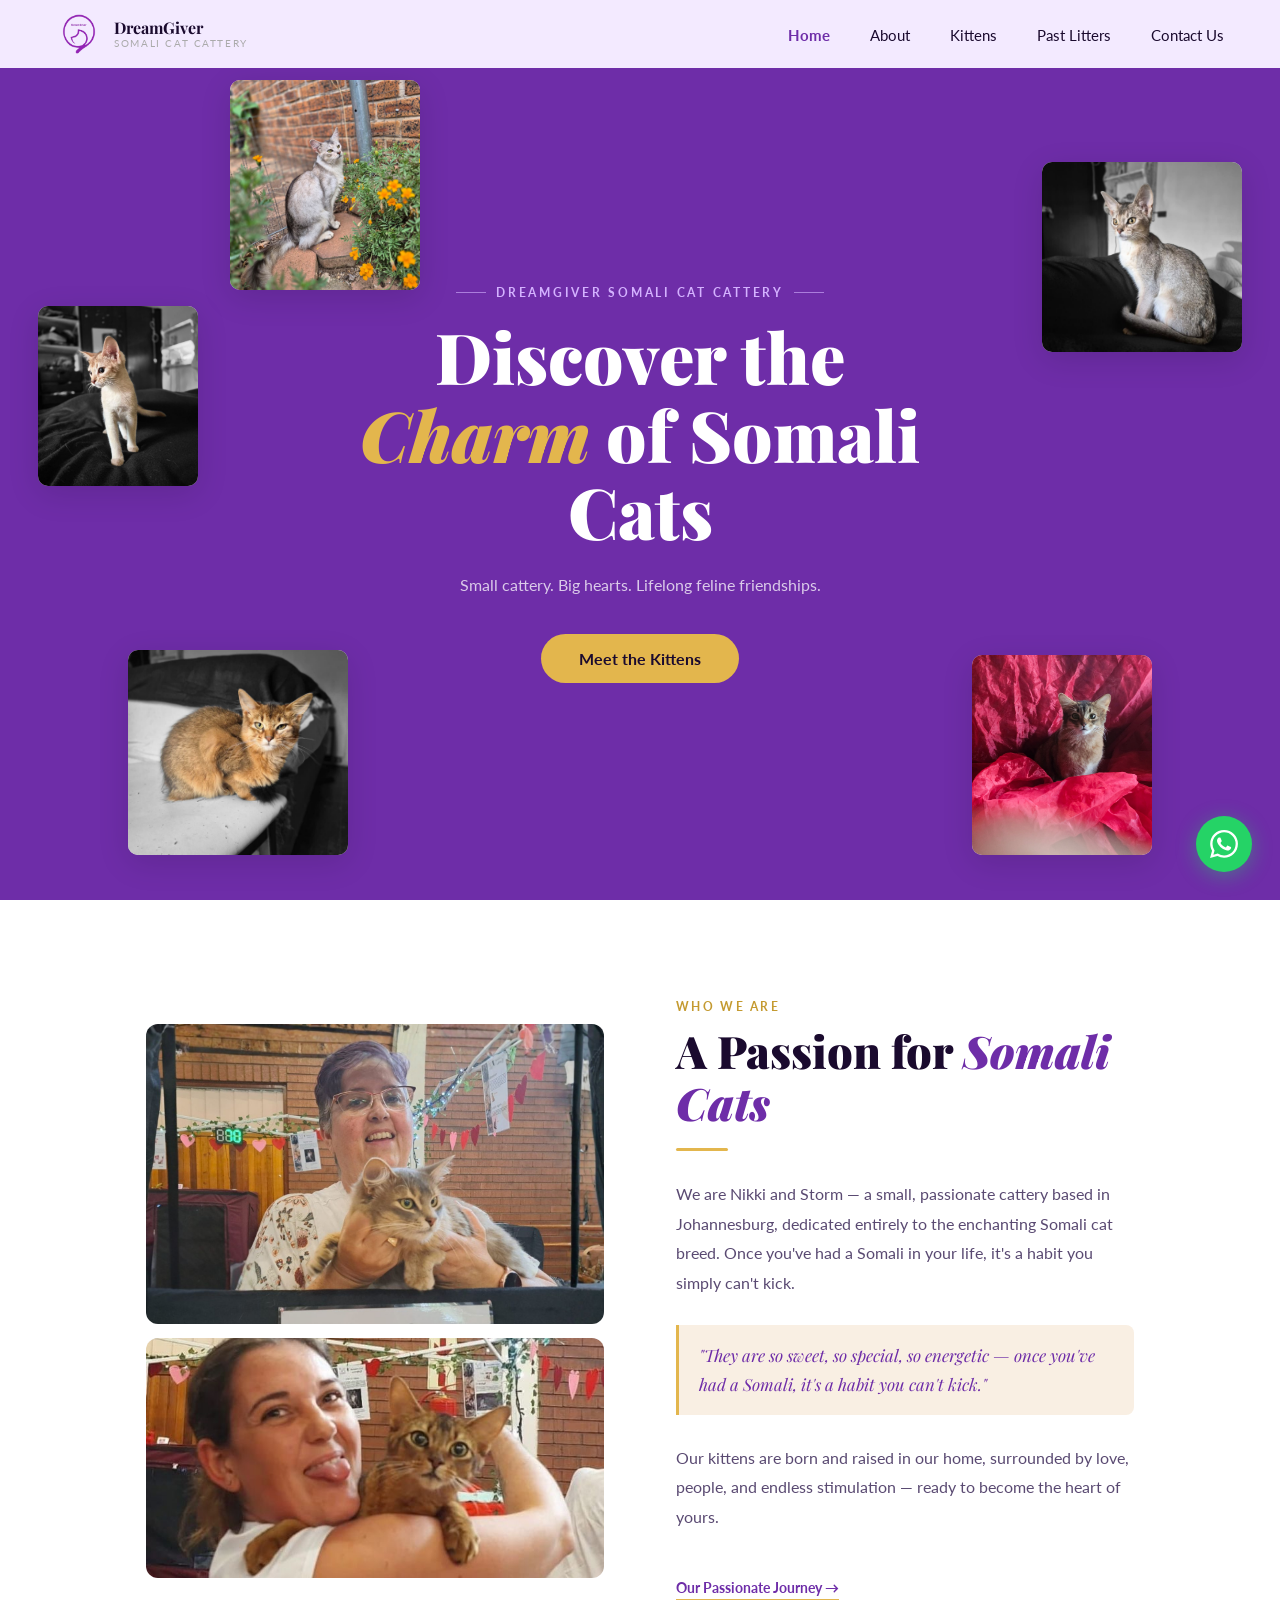
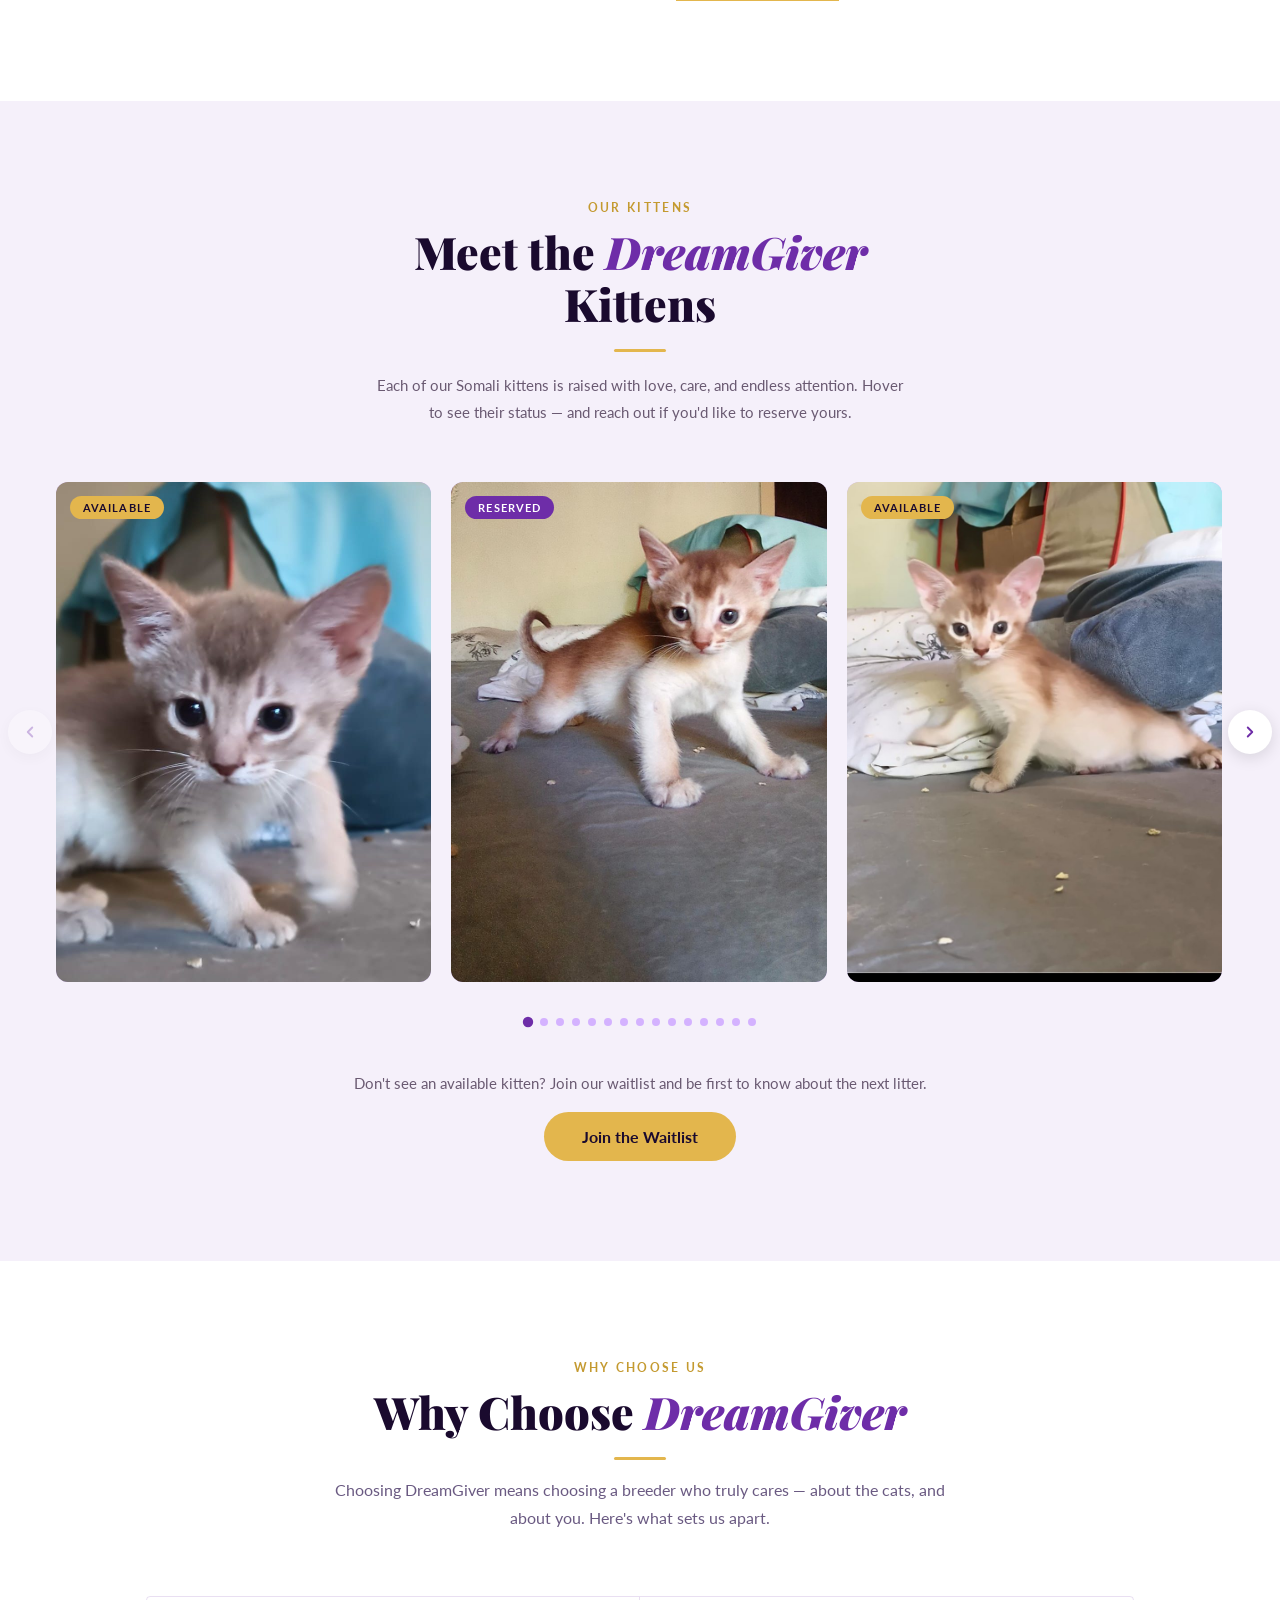
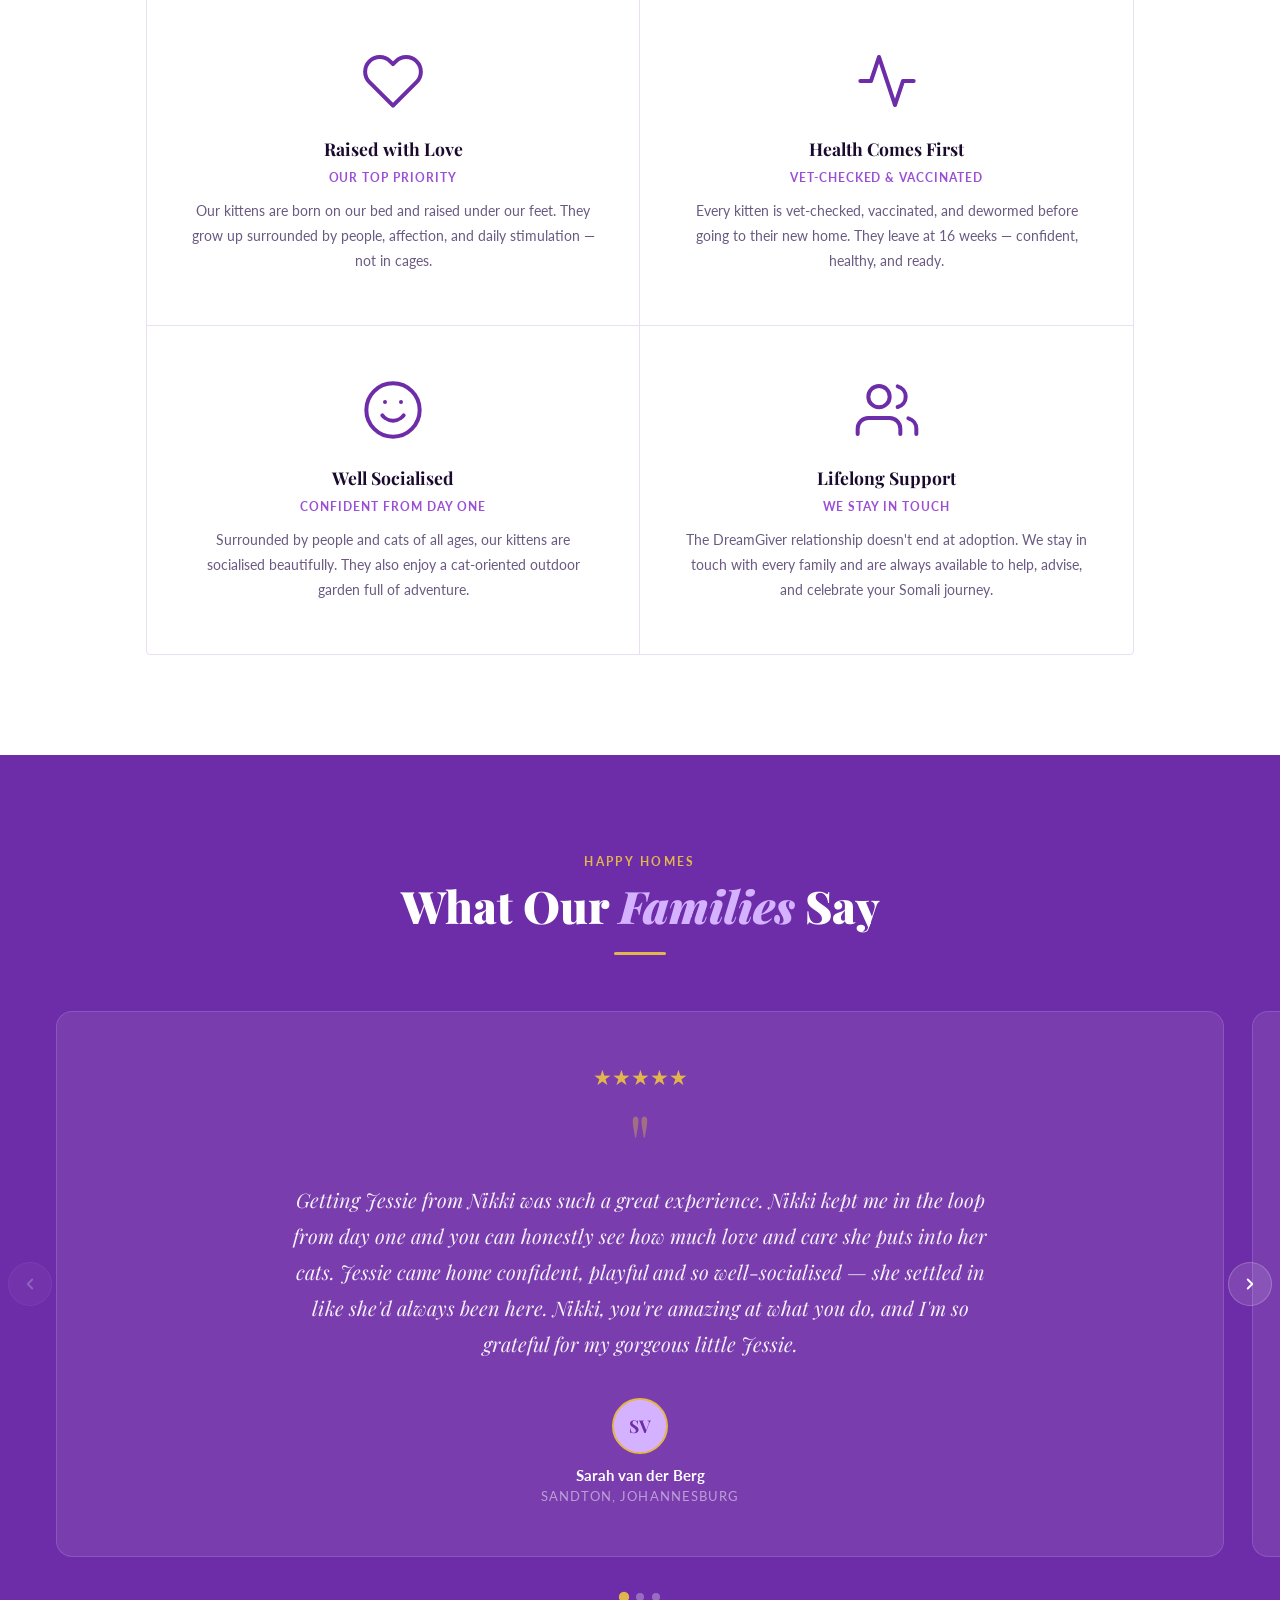
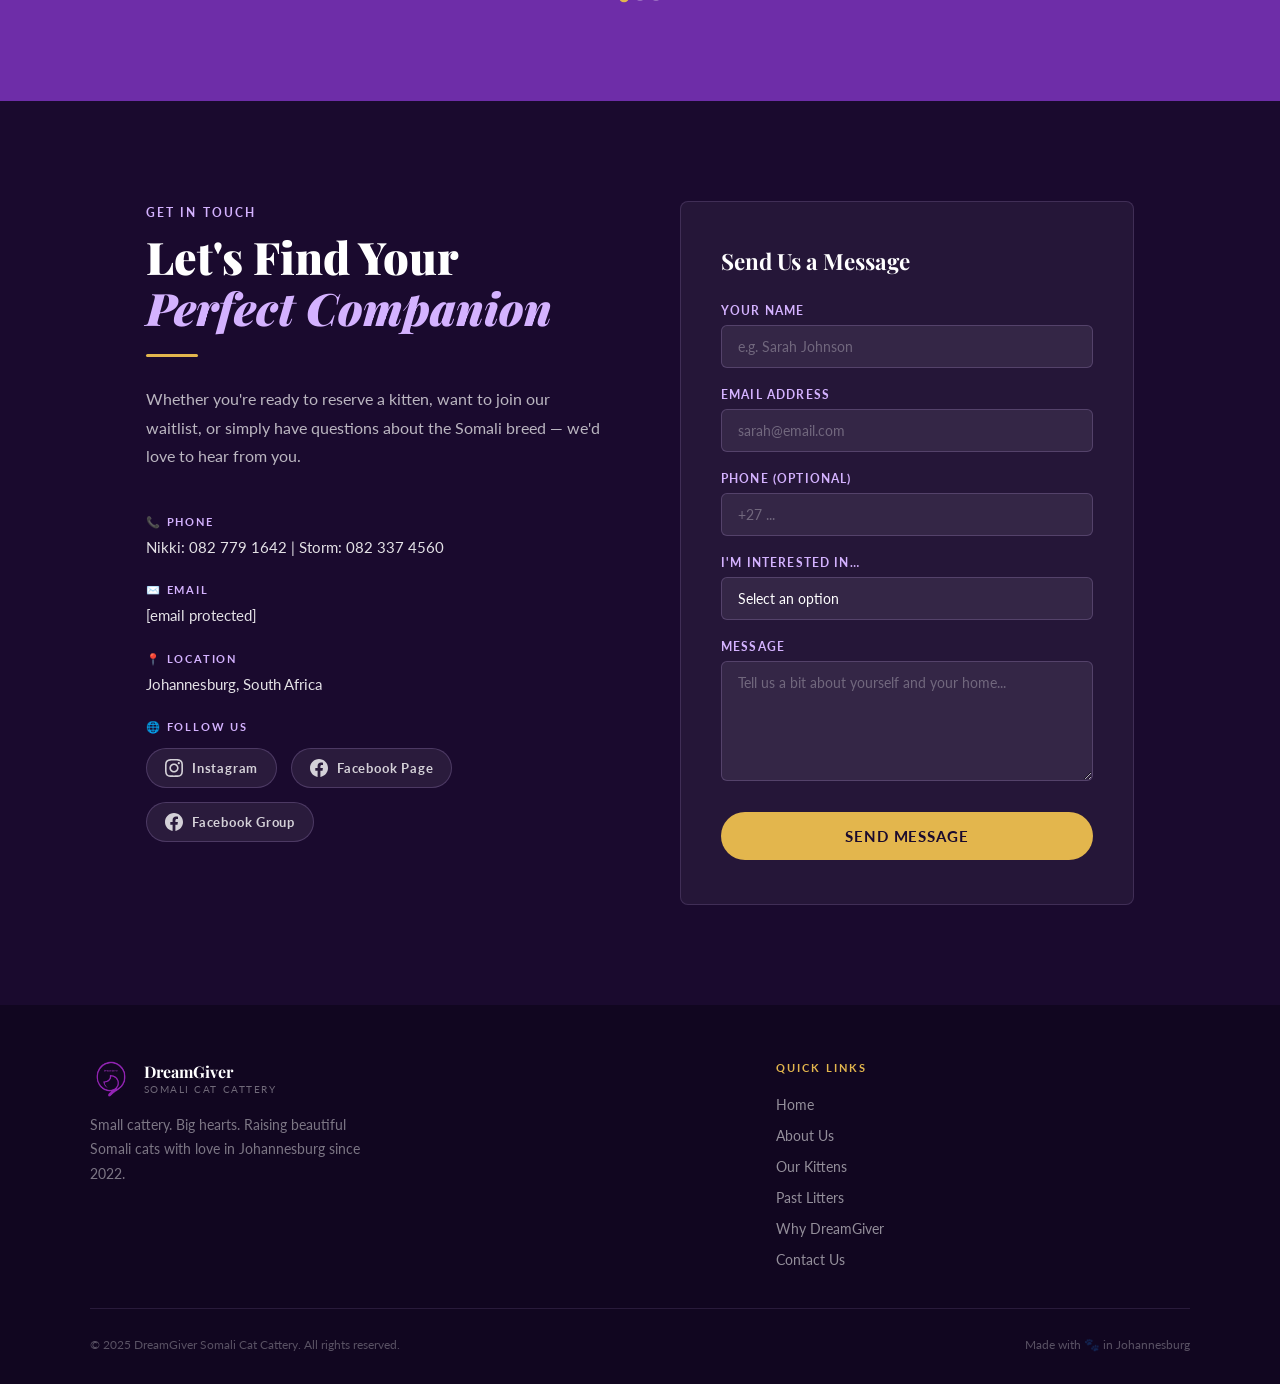
==== commit 64ef421f: "X litter Week 1" ====
--- a/index.html
+++ b/index.html
@@ -681,10 +681,10 @@
         <!-- DreamGiver Zuko | Avatar Fire Nation Litter (Fifi) -->
         <div class="kitten-card">
           <div class="kitten-card-image">
-            <img src="zuko_w2_1.jpg" alt="DreamGiver Zuko, Ruddy male Somali kitten available from DreamGiver Cattery Johannesburg" />
-            <span class="kitten-status status-available">Available</span>
-            <div class="kitten-overlay"><div class="kitten-overlay-content">
-              <h3>Zuko</h3><div class="overlay-status available">● Available</div>
+            <img src="zuko_w3_1.jpg" alt="DreamGiver Zuko, Ruddy male Somali kitten reserved, DreamGiver Cattery Johannesburg" />
+            <span class="kitten-status status-reserved">Reserved</span>
+            <div class="kitten-overlay"><div class="kitten-overlay-content">
+              <h3>Zuko</h3><div class="overlay-status reserved">● Reserved</div>
             </div></div>
           </div>
         </div>
@@ -692,10 +692,10 @@
         <!-- DreamGiver Azula | Avatar Fire Nation Litter (Fifi) -->
         <div class="kitten-card">
           <div class="kitten-card-image">
-            <img src="azula_w2_1.jpg" alt="DreamGiver Azula, Ruddy female Somali kitten available from DreamGiver Cattery Johannesburg" />
-            <span class="kitten-status status-available">Available</span>
-            <div class="kitten-overlay"><div class="kitten-overlay-content">
-              <h3>Azula</h3><div class="overlay-status available">● Available</div>
+            <img src="azula_w3_1.jpg" alt="DreamGiver Azula, Ruddy female Somali kitten reserved, DreamGiver Cattery Johannesburg" />
+            <span class="kitten-status status-reserved">Reserved</span>
+            <div class="kitten-overlay"><div class="kitten-overlay-content">
+              <h3>Azula</h3><div class="overlay-status reserved">● Reserved</div>
             </div></div>
           </div>
         </div>
@@ -703,7 +703,7 @@
         <!-- DreamGiver Vintage Dreams | V Litter (Flame) -->
         <div class="kitten-card">
           <div class="kitten-card-image">
-            <img src="vintage-dreams_w1_1.jpg" alt="DreamGiver Vintage Dreams, Sorrel Silver male Somali kitten available from DreamGiver Cattery Johannesburg" />
+            <img src="vintage-dreams_w2_1.jpg" alt="DreamGiver Vintage Dreams, Sorrel Silver male Somali kitten available from DreamGiver Cattery Johannesburg" />
             <span class="kitten-status status-available">Available</span>
             <div class="kitten-overlay"><div class="kitten-overlay-content">
               <h3>Vintage Dreams</h3><div class="overlay-status available">● Available</div>
@@ -714,7 +714,7 @@
         <!-- DreamGiver Vanilla Bean Dream | V Litter (Flame) -->
         <div class="kitten-card">
           <div class="kitten-card-image">
-            <img src="vanilla-bean-dream_w1_1.jpg" alt="DreamGiver Vanilla Bean Dream, Fawn male Somali kitten available from DreamGiver Cattery Johannesburg" />
+            <img src="vanilla-bean-dream_w2_1.jpg" alt="DreamGiver Vanilla Bean Dream, Fawn male Somali kitten available from DreamGiver Cattery Johannesburg" />
             <span class="kitten-status status-available">Available</span>
             <div class="kitten-overlay"><div class="kitten-overlay-content">
               <h3>Vanilla Bean Dream</h3><div class="overlay-status available">● Available</div>
@@ -725,7 +725,7 @@
         <!-- DreamGiver Very Dreamy Kitty | V Litter (Flame) -->
         <div class="kitten-card">
           <div class="kitten-card-image">
-            <img src="very-dreamy-kitty_w1_1.jpg" alt="DreamGiver Very Dreamy Kitty, Sorrel Silver female Somali kitten available from DreamGiver Cattery Johannesburg" />
+            <img src="very-dreamy-kitty_w2_1.jpg" alt="DreamGiver Very Dreamy Kitty, Sorrel Silver female Somali kitten available from DreamGiver Cattery Johannesburg" />
             <span class="kitten-status status-available">Available</span>
             <div class="kitten-overlay"><div class="kitten-overlay-content">
               <h3>Very Dreamy Kitty</h3><div class="overlay-status available">● Available</div>
@@ -736,7 +736,7 @@
         <!-- DreamGiver Wrapped in Dreams | W Litter (Phoenix) -->
         <div class="kitten-card">
           <div class="kitten-card-image">
-            <img src="wrapped-in-dreams_w1_1.jpg" alt="DreamGiver Wrapped in Dreams, Ruddy female Somali kitten available from DreamGiver Cattery Johannesburg" />
+            <img src="wrapped-in-dreams_w2_1.jpg" alt="DreamGiver Wrapped in Dreams, Ruddy female Somali kitten available from DreamGiver Cattery Johannesburg" />
             <span class="kitten-status status-available">Available</span>
             <div class="kitten-overlay"><div class="kitten-overlay-content">
               <h3>Wrapped in Dreams</h3><div class="overlay-status available">● Available</div>
@@ -747,10 +747,54 @@
         <!-- DreamGiver Winky-Dreamkins | W Litter (Phoenix) -->
         <div class="kitten-card">
           <div class="kitten-card-image">
-            <img src="winky-dreamkins_w1_1.jpg" alt="DreamGiver Winky-Dreamkins, Ruddy male Somali kitten available from DreamGiver Cattery Johannesburg" />
+            <img src="winky-dreamkins_w2_1.jpg" alt="DreamGiver Winky-Dreamkins, Ruddy male Somali kitten available from DreamGiver Cattery Johannesburg" />
             <span class="kitten-status status-available">Available</span>
             <div class="kitten-overlay"><div class="kitten-overlay-content">
               <h3>Winky-Dreamkins</h3><div class="overlay-status available">● Available</div>
+            </div></div>
+          </div>
+        </div>
+
+        <!-- DreamGiver Xoxo Sweet Dream | X Litter (Purrfect) -->
+        <div class="kitten-card">
+          <div class="kitten-card-image">
+            <img src="xoxo-sweet-dream_w1_1.jpg" alt="DreamGiver Xoxo Sweet Dream, Fawn male Somali kitten available from DreamGiver Cattery Johannesburg" />
+            <span class="kitten-status status-available">Available</span>
+            <div class="kitten-overlay"><div class="kitten-overlay-content">
+              <h3>Xoxo Sweet Dream</h3><div class="overlay-status available">● Available</div>
+            </div></div>
+          </div>
+        </div>
+
+        <!-- DreamGiver Xanadu Stardream | X Litter (Purrfect) -->
+        <div class="kitten-card">
+          <div class="kitten-card-image">
+            <img src="xanadu-stardream_w1_1.jpg" alt="DreamGiver Xanadu Stardream, Sorrel female Somali kitten available from DreamGiver Cattery Johannesburg" />
+            <span class="kitten-status status-available">Available</span>
+            <div class="kitten-overlay"><div class="kitten-overlay-content">
+              <h3>Xanadu Stardream</h3><div class="overlay-status available">● Available</div>
+            </div></div>
+          </div>
+        </div>
+
+        <!-- DreamGiver Xia Dreams | X Litter (Purrfect) -->
+        <div class="kitten-card">
+          <div class="kitten-card-image">
+            <img src="xia-dreams_w1_1.jpg" alt="DreamGiver Xia Dreams, Sorrel Silver male Somali kitten available from DreamGiver Cattery Johannesburg" />
+            <span class="kitten-status status-available">Available</span>
+            <div class="kitten-overlay"><div class="kitten-overlay-content">
+              <h3>Xia Dreams</h3><div class="overlay-status available">● Available</div>
+            </div></div>
+          </div>
+        </div>
+
+        <!-- DreamGiver Xylia Ever Dreaming | X Litter (Purrfect) -->
+        <div class="kitten-card">
+          <div class="kitten-card-image">
+            <img src="xylia-ever-dreaming_w1_1.jpg" alt="DreamGiver Xylia Ever Dreaming, Sorrel Silver male Somali kitten available from DreamGiver Cattery Johannesburg" />
+            <span class="kitten-status status-available">Available</span>
+            <div class="kitten-overlay"><div class="kitten-overlay-content">
+              <h3>Xylia Ever Dreaming</h3><div class="overlay-status available">● Available</div>
             </div></div>
           </div>
         </div>
